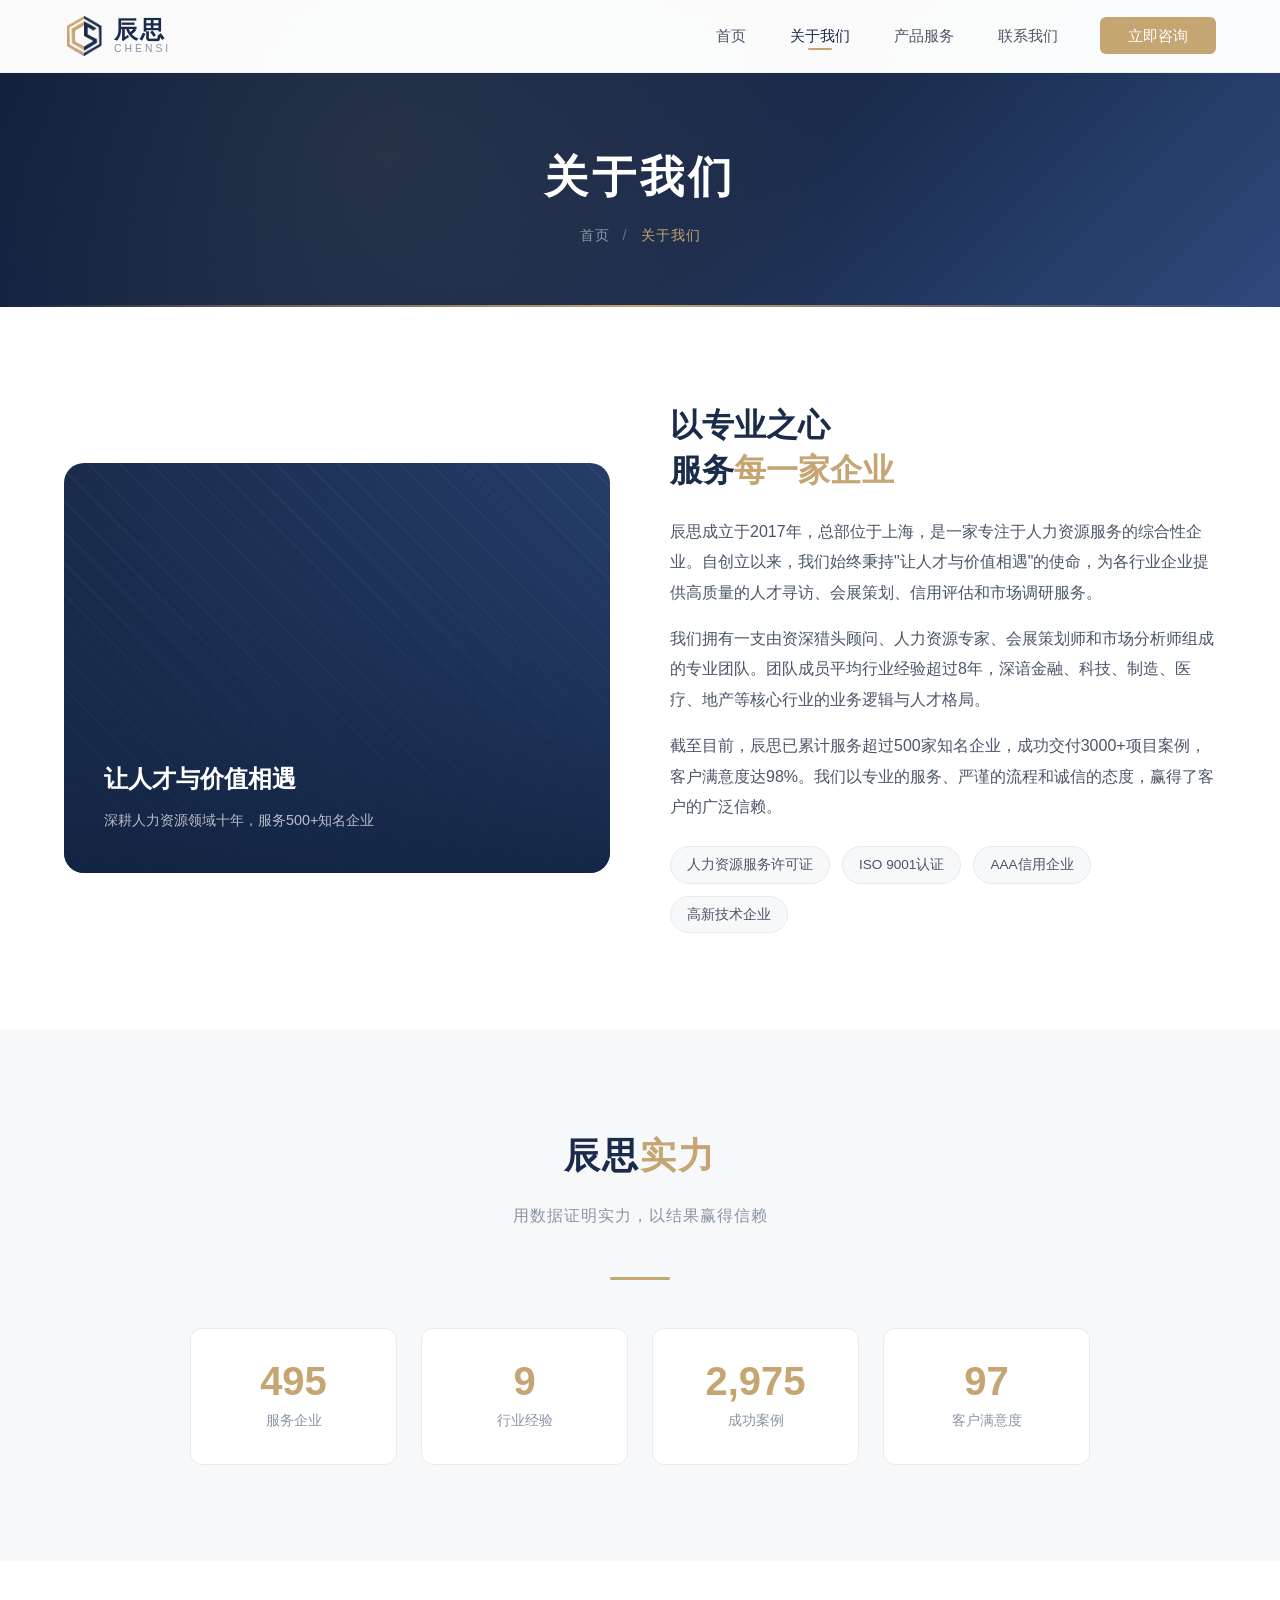
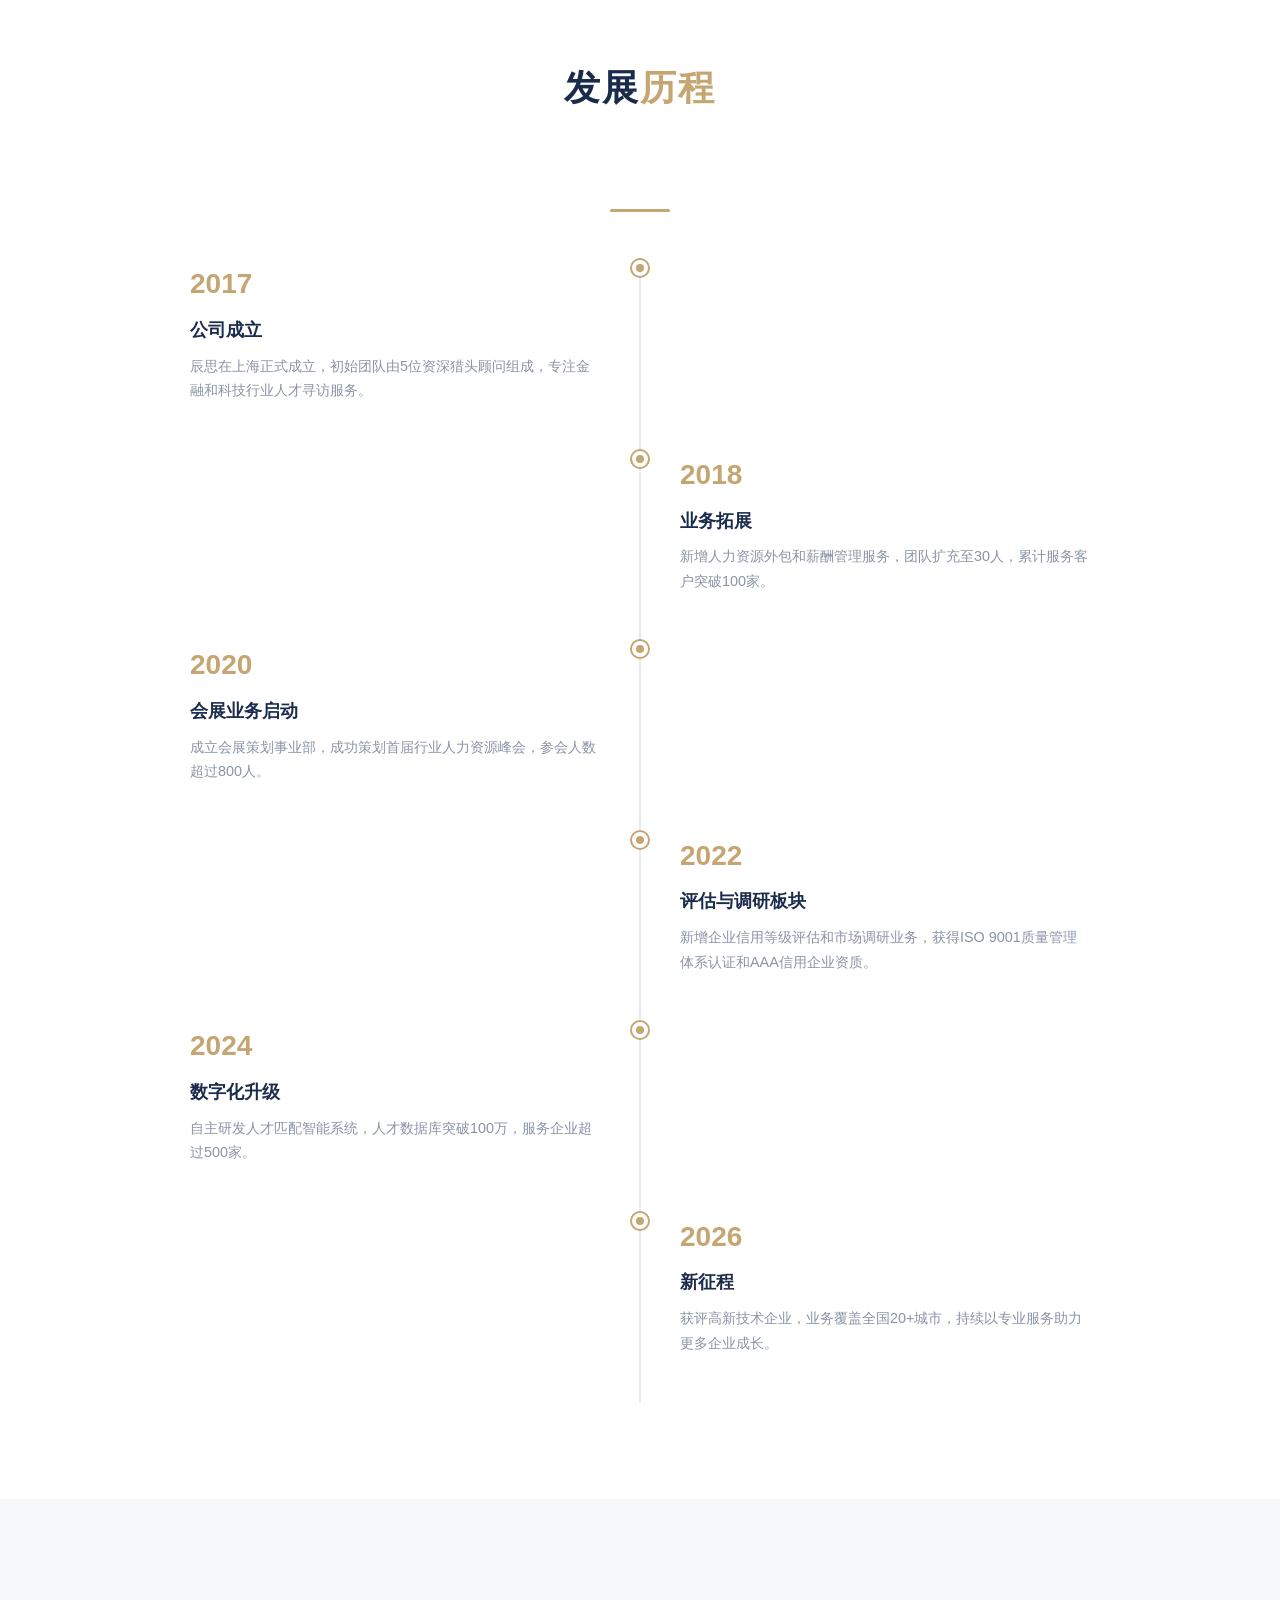
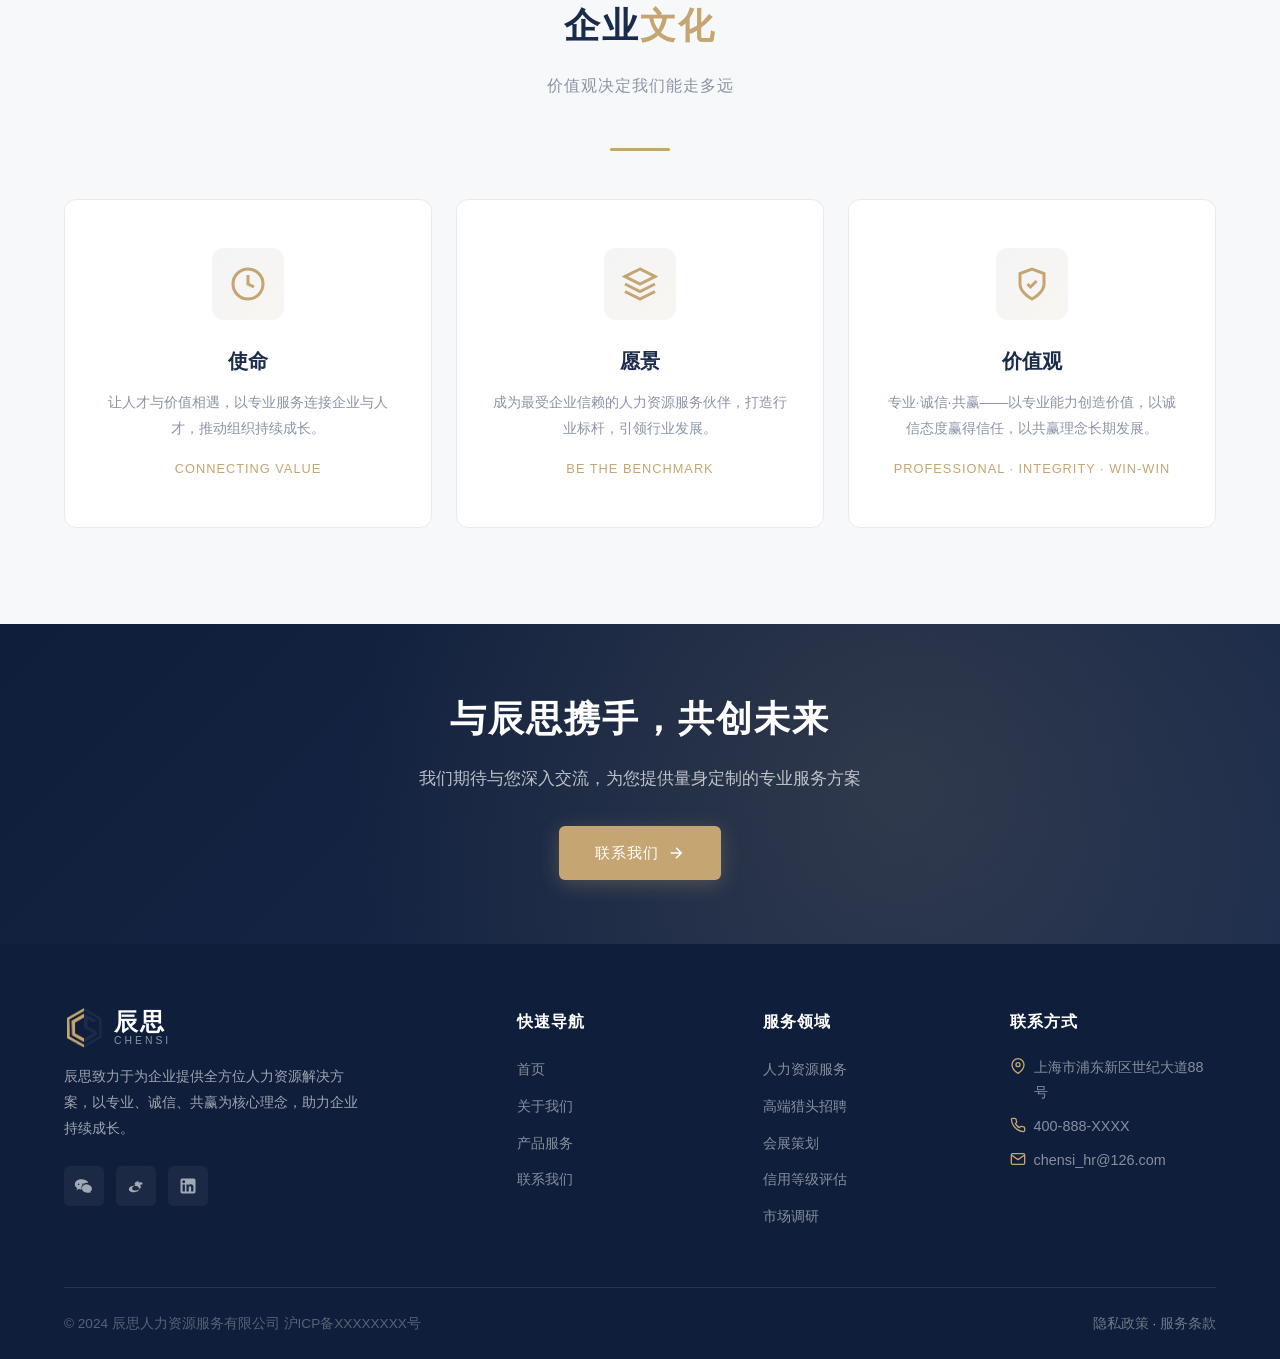
==== about.html @ 3328d6c9 "辰思企业官网 - 首次部署" ====
<!DOCTYPE html>
<html lang="zh-CN">
<head>
    <meta charset="UTF-8">
    <meta name="viewport" content="width=device-width, initial-scale=1.0">
    <meta name="description" content="了解辰思 - 专业人力资源服务企业，深耕行业十余年">
    <title>关于我们 — 辰思</title>
    <link rel="stylesheet" href="css/style.css">
</head>
<body>

<!-- ========== 导航栏 ========== -->
<nav class="navbar">
    <div class="container">
        <a href="index.html" class="logo">
            <span class="logo-icon">
                <img src="images/logo.png" alt="辰思LOGO" width="40" height="40">
            </span>
            <span class="logo-text">
                辰思
                <span class="en">CHENSI</span>
            </span>
        </a>

        <ul class="nav-menu">
            <li><a href="index.html">首页</a></li>
            <li><a href="about.html" class="active">关于我们</a></li>
            <li><a href="services.html">产品服务</a></li>
            <li><a href="contact.html">联系我们</a></li>
            <li><a href="contact.html" class="nav-cta">立即咨询</a></li>
        </ul>

        <div class="hamburger">
            <span></span>
            <span></span>
            <span></span>
        </div>
    </div>
</nav>

<!-- ========== 页面横幅 ========== -->
<section class="page-banner">
    <div class="container">
        <div class="page-banner-content">
            <h1>关于我们</h1>
            <div class="breadcrumb">
                <a href="index.html">首页</a>
                <span class="separator">/</span>
                <span class="current">关于我们</span>
            </div>
        </div>
    </div>
</section>

<!-- ========== 公司介绍 ========== -->
<section class="section">
    <div class="container">
        <div class="about-intro">
            <div class="about-intro-image fade-in-up">
                <div class="decorative-pattern"></div>
                <div class="image-content">
                    <h3>让人才与价值相遇</h3>
                    <p>深耕人力资源领域十年，服务500+知名企业</p>
                </div>
            </div>

            <div class="about-intro-text fade-in-up delay-2">
                <h2>以专业之心<br>服务<span class="accent">每一家企业</span></h2>
                <p>
                    辰思成立于2017年，总部位于上海，是一家专注于人力资源服务的综合性企业。自创立以来，我们始终秉持"让人才与价值相遇"的使命，为各行业企业提供高质量的人才寻访、会展策划、信用评估和市场调研服务。
                </p>
                <p>
                    我们拥有一支由资深猎头顾问、人力资源专家、会展策划师和市场分析师组成的专业团队。团队成员平均行业经验超过8年，深谙金融、科技、制造、医疗、地产等核心行业的业务逻辑与人才格局。
                </p>
                <p>
                    截至目前，辰思已累计服务超过500家知名企业，成功交付3000+项目案例，客户满意度达98%。我们以专业的服务、严谨的流程和诚信的态度，赢得了客户的广泛信赖。
                </p>

                <div class="about-tags">
                    <span class="about-tag">人力资源服务许可证</span>
                    <span class="about-tag">ISO 9001认证</span>
                    <span class="about-tag">AAA信用企业</span>
                    <span class="about-tag">高新技术企业</span>
                </div>
            </div>
        </div>
    </div>
</section>

<!-- ========== 核心数据 ========== -->
<section class="section section-gray">
    <div class="container">
        <h2 class="section-title fade-in-up">辰思<span class="accent">实力</span></h2>
        <p class="section-subtitle fade-in-up delay-1">用数据证明实力，以结果赢得信赖</p>
        <div class="section-divider fade-in-up"></div>

        <div class="stat-grid" style="max-width: 900px; margin: 3rem auto 0; grid-template-columns: repeat(4, 1fr); display: grid; gap: 24px;">
            <div class="stat-item fade-in-up" style="background: var(--bg-white); padding: 2rem 1rem; border-radius: var(--radius-md); border: 1px solid var(--border-color);">
                <div class="stat-number" data-target="500" style="color: var(--accent);"><span class="unit" style="color: var(--text-light);">+</span></div>
                <div class="stat-label" style="color: var(--text-light);">服务企业</div>
            </div>
            <div class="stat-item fade-in-up delay-1" style="background: var(--bg-white); padding: 2rem 1rem; border-radius: var(--radius-md); border: 1px solid var(--border-color);">
                <div class="stat-number" data-target="10" style="color: var(--accent);"><span class="unit" style="color: var(--text-light);">年+</span></div>
                <div class="stat-label" style="color: var(--text-light);">行业经验</div>
            </div>
            <div class="stat-item fade-in-up delay-2" style="background: var(--bg-white); padding: 2rem 1rem; border-radius: var(--radius-md); border: 1px solid var(--border-color);">
                <div class="stat-number" data-target="3000" style="color: var(--accent);"><span class="unit" style="color: var(--text-light);">+</span></div>
                <div class="stat-label" style="color: var(--text-light);">成功案例</div>
            </div>
            <div class="stat-item fade-in-up delay-3" style="background: var(--bg-white); padding: 2rem 1rem; border-radius: var(--radius-md); border: 1px solid var(--border-color);">
                <div class="stat-number" data-target="98" style="color: var(--accent);"><span class="unit" style="color: var(--text-light);">%</span></div>
                <div class="stat-label" style="color: var(--text-light);">客户满意度</div>
            </div>
        </div>
    </div>
</section>

<!-- ========== 发展历程 ========== -->
<section class="section">
    <div class="container">
        <h2 class="section-title fade-in-up">发展<span class="accent">历程</span></h2>
        <p class="section-subtitle fade-in-up delay-1">十年深耕，步步为营</p>
        <div class="section-divider fade-in-up"></div>

        <div class="timeline" style="margin-top: 3rem;">
            <div class="timeline-item fade-in-up">
                <div class="timeline-dot"></div>
                <div class="timeline-year">2017</div>
                <h4>公司成立</h4>
                <p>辰思在上海正式成立，初始团队由5位资深猎头顾问组成，专注金融和科技行业人才寻访服务。</p>
            </div>

            <div class="timeline-item fade-in-up">
                <div class="timeline-dot"></div>
                <div class="timeline-year">2018</div>
                <h4>业务拓展</h4>
                <p>新增人力资源外包和薪酬管理服务，团队扩充至30人，累计服务客户突破100家。</p>
            </div>

            <div class="timeline-item fade-in-up">
                <div class="timeline-dot"></div>
                <div class="timeline-year">2020</div>
                <h4>会展业务启动</h4>
                <p>成立会展策划事业部，成功策划首届行业人力资源峰会，参会人数超过800人。</p>
            </div>

            <div class="timeline-item fade-in-up">
                <div class="timeline-dot"></div>
                <div class="timeline-year">2022</div>
                <h4>评估与调研板块</h4>
                <p>新增企业信用等级评估和市场调研业务，获得ISO 9001质量管理体系认证和AAA信用企业资质。</p>
            </div>

            <div class="timeline-item fade-in-up">
                <div class="timeline-dot"></div>
                <div class="timeline-year">2024</div>
                <h4>数字化升级</h4>
                <p>自主研发人才匹配智能系统，人才数据库突破100万，服务企业超过500家。</p>
            </div>

            <div class="timeline-item fade-in-up">
                <div class="timeline-dot"></div>
                <div class="timeline-year">2026</div>
                <h4>新征程</h4>
                <p>获评高新技术企业，业务覆盖全国20+城市，持续以专业服务助力更多企业成长。</p>
            </div>
        </div>
    </div>
</section>

<!-- ========== 企业文化 ========== -->
<section class="section section-gray">
    <div class="container">
        <h2 class="section-title fade-in-up">企业<span class="accent">文化</span></h2>
        <p class="section-subtitle fade-in-up delay-1">价值观决定我们能走多远</p>
        <div class="section-divider fade-in-up"></div>

        <div class="culture-grid" style="margin-top: 3rem;">
            <div class="culture-card fade-in-up">
                <div class="culture-icon">
                    <svg viewBox="0 0 24 24" fill="none" stroke="currentColor" stroke-width="2">
                        <circle cx="12" cy="12" r="10"/>
                        <path d="M12 6v6l4 2"/>
                    </svg>
                </div>
                <h4>使命</h4>
                <p class="culture-desc">让人才与价值相遇，以专业服务连接企业与人才，推动组织持续成长。</p>
                <div class="culture-value">CONNECTING VALUE</div>
            </div>

            <div class="culture-card fade-in-up delay-1">
                <div class="culture-icon">
                    <svg viewBox="0 0 24 24" fill="none" stroke="currentColor" stroke-width="2">
                        <path d="M12 2L2 7l10 5 10-5-10-5z"/>
                        <path d="M2 17l10 5 10-5"/>
                        <path d="M2 12l10 5 10-5"/>
                    </svg>
                </div>
                <h4>愿景</h4>
                <p class="culture-desc">成为最受企业信赖的人力资源服务伙伴，打造行业标杆，引领行业发展。</p>
                <div class="culture-value">BE THE BENCHMARK</div>
            </div>

            <div class="culture-card fade-in-up delay-2">
                <div class="culture-icon">
                    <svg viewBox="0 0 24 24" fill="none" stroke="currentColor" stroke-width="2">
                        <path d="M12 22s8-4 8-10V5l-8-3-8 3v7c0 6 8 10 8 10z"/>
                        <polyline points="9 12 11 14 15 10"/>
                    </svg>
                </div>
                <h4>价值观</h4>
                <p class="culture-desc">专业·诚信·共赢——以专业能力创造价值，以诚信态度赢得信任，以共赢理念长期发展。</p>
                <div class="culture-value">PROFESSIONAL · INTEGRITY · WIN-WIN</div>
            </div>
        </div>
    </div>
</section>

<!-- ========== CTA 区域 ========== -->
<section class="cta-section">
    <div class="container">
        <div class="cta-content fade-in-up">
            <h2>与辰思携手，共创未来</h2>
            <p>我们期待与您深入交流，为您提供量身定制的专业服务方案</p>
            <a href="contact.html" class="btn btn-primary">
                联系我们
                <svg width="18" height="18" viewBox="0 0 24 24" fill="none" stroke="currentColor" stroke-width="2">
                    <path d="M5 12h14M12 5l7 7-7 7"/>
                </svg>
            </a>
        </div>
    </div>
</section>

<!-- ========== 页脚 ========== -->
<footer class="footer">
    <div class="container">
        <div class="footer-grid">
            <div class="footer-brand">
                <div class="logo">
                    <span class="logo-icon">
                        <img src="images/logo.png" alt="辰思LOGO" width="40" height="40">
                    </span>
                    <span class="logo-text">
                        辰思
                        <span class="en">CHENSI</span>
                    </span>
                </div>
                <p>辰思致力于为企业提供全方位人力资源解决方案，以专业、诚信、共赢为核心理念，助力企业持续成长。</p>
                <div class="footer-social">
                    <a href="#" aria-label="微信">
                        <svg viewBox="0 0 24 24" fill="currentColor"><path d="M8.5 4C4.36 4 1 6.69 1 10c0 1.89 1.08 3.56 2.78 4.66L3 17l2.5-1.32c.97.27 1.97.42 3 .42.24 0 .47-.01.71-.03A5.5 5.5 0 0 1 9 13.5C9 10.46 12.36 8 16.5 8c.24 0 .47.01.71.03C16.42 5.65 12.86 4 8.5 4zm-3 5a1 1 0 1 1 0 2 1 1 0 0 1 0-2zm5 0a1 1 0 1 1 0 2 1 1 0 0 1 0-2zm5.5 1c-3.59 0-6.5 2.24-6.5 5s2.91 5 6.5 5c.83 0 1.63-.12 2.37-.34L20 20.5l-.66-1.5c1.32-.92 2.16-2.27 2.16-3.77 0-2.76-2.91-5-6.5-5z"/></svg>
                    </a>
                    <a href="#" aria-label="微博">
                        <svg viewBox="0 0 24 24" fill="currentColor"><path d="M10.1 19.6c-3.4.3-6.4-1.2-6.7-3.4-.2-2.2 2.5-4.2 5.9-4.5 3.4-.3 6.4 1.2 6.7 3.4.2 2.2-2.5 4.2-5.9 4.5zm9.9-9.2c-.3-.1-.5-.1-.4-.4.3-.8.3-1.4 0-1.9-.6-.8-2.2-.8-4.1-.1 0 0-.4.2-.3-.1.2-.6.1-1-.1-1.3-.5-.5-1.9-.2-3.2.7-1.3.9-1.7 2-1.4 2.7.1.2.3.4.6.5.3.1.4.3.2.5-.2.2-1.4.7-2.4 1.6C8 13.2 7.2 14.4 7.5 15.5c.4 1.6 3.1 2.3 6 1.5 2.9-.8 4.8-2.8 4.4-4.4-.1-.4-.4-.7-.8-1 .3-.4.5-.8.5-1.2.1-.3 0-.5-.1-.6z"/></svg>
                    </a>
                    <a href="#" aria-label="LinkedIn">
                        <svg viewBox="0 0 24 24" fill="currentColor"><path d="M19 3a2 2 0 0 1 2 2v14a2 2 0 0 1-2 2H5a2 2 0 0 1-2-2V5a2 2 0 0 1 2-2h14m-.5 15.5v-5.3a3.26 3.26 0 0 0-3.26-3.26c-.85 0-1.84.52-2.32 1.3v-1.11h-2.79v8.37h2.79v-4.93c0-.77.62-1.4 1.39-1.4a1.4 1.4 0 0 1 1.4 1.4v4.93h2.79M6.88 8.56a1.68 1.68 0 0 0 1.68-1.68c0-.93-.75-1.69-1.68-1.69a1.69 1.69 0 0 0-1.69 1.69c0 .93.76 1.68 1.69 1.68m1.39 9.94v-8.37H5.5v8.37h2.77z"/></svg>
                    </a>
                </div>
            </div>

            <div class="footer-col">
                <h4>快速导航</h4>
                <ul>
                    <li><a href="index.html">首页</a></li>
                    <li><a href="about.html">关于我们</a></li>
                    <li><a href="services.html">产品服务</a></li>
                    <li><a href="contact.html">联系我们</a></li>
                </ul>
            </div>

            <div class="footer-col">
                <h4>服务领域</h4>
                <ul>
                    <li><a href="services.html">人力资源服务</a></li>
                    <li><a href="services.html">高端猎头招聘</a></li>
                    <li><a href="services.html">会展策划</a></li>
                    <li><a href="services.html">信用等级评估</a></li>
                    <li><a href="services.html">市场调研</a></li>
                </ul>
            </div>

            <div class="footer-col">
                <h4>联系方式</h4>
                <ul class="footer-contact">
                    <li>
                        <svg viewBox="0 0 24 24" fill="none" stroke="currentColor" stroke-width="2"><path d="M21 10c0 7-9 13-9 13s-9-6-9-13a9 9 0 0 1 18 0z"/><circle cx="12" cy="10" r="3"/></svg>
                        上海市浦东新区世纪大道88号
                    </li>
                    <li>
                        <svg viewBox="0 0 24 24" fill="none" stroke="currentColor" stroke-width="2"><path d="M22 16.92v3a2 2 0 0 1-2.18 2 19.79 19.79 0 0 1-8.63-3.07 19.5 19.5 0 0 1-6-6 19.79 19.79 0 0 1-3.07-8.67A2 2 0 0 1 4.11 2h3a2 2 0 0 1 2 1.72c.13.96.36 1.9.7 2.81a2 2 0 0 1-.45 2.11L8.09 9.91a16 16 0 0 0 6 6l1.27-1.27a2 2 0 0 1 2.11-.45c.91.34 1.85.57 2.81.7A2 2 0 0 1 22 16.92z"/></svg>
                        400-888-XXXX
                    </li>
                    <li>
                        <svg viewBox="0 0 24 24" fill="none" stroke="currentColor" stroke-width="2"><path d="M4 4h16c1.1 0 2 .9 2 2v12c0 1.1-.9 2-2 2H4c-1.1 0-2-.9-2-2V6c0-1.1.9-2 2-2z"/><polyline points="22,6 12,13 2,6"/></svg>
                        chensi_hr@126.com
                    </li>
                </ul>
            </div>
        </div>

        <div class="footer-bottom">
            <span class="icp">© 2024 辰思人力资源服务有限公司 沪ICP备XXXXXXXX号</span>
            <div>
                <a href="#">隐私政策</a> · <a href="#">服务条款</a>
            </div>
        </div>
    </div>
</footer>

<!-- ========== 返回顶部 ========== -->
<div class="back-to-top">
    <svg viewBox="0 0 24 24" fill="none" stroke="currentColor" stroke-width="2">
        <path d="M18 15l-6-6-6 6"/>
    </svg>
</div>

<script src="js/main.js"></script>
</body>
</html>
---- css/style.css ----
/* ============================================
   辰思企业官网 - 核心样式系统
   ============================================ */

/* ========== 设计变量 ========== */
:root {
    /* 主色调 */
    --primary: #1a2b4c;
    --primary-light: #2d4a7c;
    --primary-dark: #0f1e3a;
    --accent: #c5a572;
    --accent-light: #d4b886;
    --accent-dark: #b08e54;

    /* 文字颜色 */
    --text-dark: #1a1a2e;
    --text-body: #4a5568;
    --text-light: #8a94a6;
    --text-white: #ffffff;

    /* 背景颜色 */
    --bg-white: #ffffff;
    --bg-gray: #f7f8fa;
    --bg-dark: #0f1e3a;

    /* 边框 */
    --border-color: #e8eaed;
    --border-light: #f0f2f5;

    /* 阴影 */
    --shadow-sm: 0 2px 8px rgba(26, 43, 76, 0.06);
    --shadow-md: 0 4px 20px rgba(26, 43, 76, 0.08);
    --shadow-lg: 0 8px 40px rgba(26, 43, 76, 0.12);
    --shadow-accent: 0 4px 20px rgba(197, 165, 114, 0.3);

    /* 间距 */
    --space-xs: 0.5rem;
    --space-sm: 1rem;
    --space-md: 2rem;
    --space-lg: 4rem;
    --space-xl: 6rem;

    /* 圆角 */
    --radius-sm: 6px;
    --radius-md: 12px;
    --radius-lg: 20px;

    /* 过渡 */
    --transition: all 0.35s cubic-bezier(0.4, 0, 0.2, 1);
    --transition-fast: all 0.2s ease;

    /* 容器宽度 */
    --container-max: 1200px;
}

/* ========== 全局重置 ========== */
* {
    margin: 0;
    padding: 0;
    box-sizing: border-box;
}

html {
    scroll-behavior: smooth;
    font-size: 16px;
}

body {
    font-family: 'PingFang SC', 'Microsoft YaHei', 'Hiragino Sans GB', 'Helvetica Neue', Helvetica, Arial, sans-serif;
    color: var(--text-body);
    background: var(--bg-white);
    line-height: 1.7;
    overflow-x: hidden;
    -webkit-font-smoothing: antialiased;
    -moz-osx-font-smoothing: grayscale;
}

a {
    text-decoration: none;
    color: inherit;
    transition: var(--transition-fast);
}

ul {
    list-style: none;
}

img {
    max-width: 100%;
    display: block;
}

/* ========== 容器 ========== */
.container {
    max-width: var(--container-max);
    margin: 0 auto;
    padding: 0 24px;
}

/* ========== 排版 ========== */
.section-title {
    font-size: 2.25rem;
    font-weight: 700;
    color: var(--primary);
    text-align: center;
    margin-bottom: 1rem;
    letter-spacing: 2px;
}

.section-subtitle {
    font-size: 1rem;
    color: var(--text-light);
    text-align: center;
    margin-bottom: 3rem;
    letter-spacing: 1px;
}

.section-title .accent {
    color: var(--accent);
}

.section-divider {
    width: 60px;
    height: 3px;
    background: var(--accent);
    margin: 1.5rem auto 0;
    border-radius: 2px;
}

/* ========== 按钮 ========== */
.btn {
    display: inline-flex;
    align-items: center;
    justify-content: center;
    gap: 8px;
    padding: 14px 36px;
    font-size: 0.95rem;
    font-weight: 500;
    border-radius: var(--radius-sm);
    cursor: pointer;
    border: none;
    transition: var(--transition);
    letter-spacing: 1px;
    position: relative;
    overflow: hidden;
}

.btn-primary {
    background: var(--accent);
    color: var(--text-white);
    box-shadow: var(--shadow-accent);
}

.btn-primary:hover {
    background: var(--accent-dark);
    transform: translateY(-2px);
    box-shadow: 0 6px 24px rgba(197, 165, 114, 0.45);
}

.btn-outline {
    background: transparent;
    color: var(--text-white);
    border: 2px solid rgba(255, 255, 255, 0.5);
}

.btn-outline:hover {
    background: rgba(255, 255, 255, 0.1);
    border-color: var(--text-white);
    transform: translateY(-2px);
}

.btn-dark {
    background: var(--primary);
    color: var(--text-white);
}

.btn-dark:hover {
    background: var(--primary-light);
    transform: translateY(-2px);
    box-shadow: var(--shadow-md);
}

.btn-text {
    display: inline-flex;
    align-items: center;
    gap: 6px;
    color: var(--accent);
    font-weight: 500;
    font-size: 0.9rem;
    transition: var(--transition-fast);
}

.btn-text:hover {
    gap: 12px;
    color: var(--accent-dark);
}

/* ========== 导航栏 ========== */
.navbar {
    position: fixed;
    top: 0;
    left: 0;
    width: 100%;
    z-index: 1000;
    background: rgba(255, 255, 255, 0.98);
    backdrop-filter: blur(20px);
    -webkit-backdrop-filter: blur(20px);
    border-bottom: 1px solid var(--border-light);
    transition: var(--transition);
}

.navbar.scrolled {
    box-shadow: var(--shadow-sm);
}

.navbar .container {
    display: flex;
    align-items: center;
    justify-content: space-between;
    height: 72px;
}

/* Logo */
.logo {
    display: flex;
    align-items: center;
    gap: 10px;
    font-size: 1.5rem;
    font-weight: 700;
    color: var(--primary);
    letter-spacing: 2px;
}

.logo-icon {
    width: 40px;
    height: 40px;
    display: flex;
    align-items: center;
    justify-content: center;
    border-radius: var(--radius-sm);
    overflow: hidden;
}

.logo-icon img {
    width: 100%;
    height: 100%;
    object-fit: contain;
}

.logo-text {
    display: flex;
    flex-direction: column;
    line-height: 1.1;
}

.logo-text .en {
    font-size: 0.65rem;
    color: var(--text-light);
    font-weight: 400;
    letter-spacing: 3px;
    text-transform: uppercase;
}

/* 导航菜单 */
.nav-menu {
    display: flex;
    align-items: center;
    gap: 8px;
}

.nav-menu a {
    padding: 8px 18px;
    font-size: 0.95rem;
    color: var(--text-body);
    font-weight: 500;
    border-radius: var(--radius-sm);
    position: relative;
    transition: var(--transition-fast);
}

.nav-menu a::after {
    content: '';
    position: absolute;
    bottom: 2px;
    left: 50%;
    transform: translateX(-50%);
    width: 0;
    height: 2px;
    background: var(--accent);
    transition: var(--transition);
    border-radius: 1px;
}

.nav-menu a:hover {
    color: var(--primary);
}

.nav-menu a:hover::after,
.nav-menu a.active::after {
    width: 24px;
}

.nav-menu a.active {
    color: var(--primary);
}

/* 导航CTA */
.nav-cta {
    margin-left: 16px;
    padding: 10px 28px !important;
    background: var(--accent);
    color: var(--text-white) !important;
    border-radius: var(--radius-sm);
    font-weight: 500;
}

.nav-cta:hover {
    background: var(--accent-dark);
    transform: translateY(-1px);
}

.nav-cta::after {
    display: none;
}

/* 汉堡菜单按钮 */
.hamburger {
    display: none;
    flex-direction: column;
    gap: 5px;
    cursor: pointer;
    padding: 8px;
    z-index: 1001;
}

.hamburger span {
    width: 24px;
    height: 2px;
    background: var(--primary);
    transition: var(--transition);
    border-radius: 2px;
}

.hamburger.active span:nth-child(1) {
    transform: translateY(7px) rotate(45deg);
}

.hamburger.active span:nth-child(2) {
    opacity: 0;
}

.hamburger.active span:nth-child(3) {
    transform: translateY(-7px) rotate(-45deg);
}

/* ========== Hero 区域 ========== */
.hero {
    position: relative;
    min-height: 100vh;
    display: flex;
    align-items: center;
    background: linear-gradient(135deg, var(--primary-dark) 0%, var(--primary) 50%, var(--primary-light) 100%);
    overflow: hidden;
    padding-top: 72px;
}

.hero::before {
    content: '';
    position: absolute;
    top: 0;
    left: 0;
    width: 100%;
    height: 100%;
    background:
        radial-gradient(circle at 20% 30%, rgba(197, 165, 114, 0.15) 0%, transparent 50%),
        radial-gradient(circle at 80% 70%, rgba(45, 74, 124, 0.4) 0%, transparent 50%);
}

/* 装饰线条 */
.hero::after {
    content: '';
    position: absolute;
    bottom: 0;
    left: 0;
    width: 100%;
    height: 2px;
    background: linear-gradient(90deg, transparent, var(--accent), transparent);
}

.hero-content {
    position: relative;
    z-index: 2;
    color: var(--text-white);
    max-width: 700px;
    padding: 2rem 0;
}

.hero-tag {
    display: inline-flex;
    align-items: center;
    gap: 8px;
    padding: 6px 16px;
    background: rgba(197, 165, 114, 0.15);
    border: 1px solid rgba(197, 165, 114, 0.3);
    border-radius: 50px;
    font-size: 0.85rem;
    color: var(--accent-light);
    margin-bottom: 1.5rem;
    letter-spacing: 1px;
}

.hero-tag-dot {
    width: 6px;
    height: 6px;
    background: var(--accent);
    border-radius: 50%;
    animation: pulse 2s infinite;
}

@keyframes pulse {
    0%, 100% { opacity: 1; transform: scale(1); }
    50% { opacity: 0.5; transform: scale(1.3); }
}

.hero h1 {
    font-size: 3.5rem;
    font-weight: 700;
    line-height: 1.3;
    margin-bottom: 1.5rem;
    letter-spacing: 3px;
}

.hero h1 .highlight {
    color: var(--accent);
}

.hero-desc {
    font-size: 1.15rem;
    color: rgba(255, 255, 255, 0.75);
    line-height: 1.8;
    margin-bottom: 2.5rem;
    max-width: 560px;
}

.hero-actions {
    display: flex;
    gap: 16px;
    flex-wrap: wrap;
}

/* Hero 装饰元素 */
.hero-decoration {
    position: absolute;
    right: -100px;
    top: 50%;
    transform: translateY(-50%);
    width: 600px;
    height: 600px;
    z-index: 1;
    opacity: 0.15;
}

.hero-decoration svg {
    width: 100%;
    height: 100%;
    animation: rotate-slow 60s linear infinite;
}

@keyframes rotate-slow {
    from { transform: rotate(0deg); }
    to { transform: rotate(360deg); }
}

/* Hero 滚动指示器 */
.scroll-indicator {
    position: absolute;
    bottom: 30px;
    left: 50%;
    transform: translateX(-50%);
    z-index: 3;
    display: flex;
    flex-direction: column;
    align-items: center;
    gap: 8px;
    color: rgba(255, 255, 255, 0.5);
    font-size: 0.8rem;
    letter-spacing: 2px;
    animation: bounce 2s infinite;
}

.scroll-indicator .arrow {
    width: 1px;
    height: 40px;
    background: linear-gradient(to bottom, transparent, var(--accent));
}

@keyframes bounce {
    0%, 100% { transform: translateX(-50%) translateY(0); }
    50% { transform: translateX(-50%) translateY(8px); }
}

/* ========== 通用区块 ========== */
.section {
    padding: var(--space-xl) 0;
}

.section-gray {
    background: var(--bg-gray);
}

/* ========== 公司简介区 ========== */
.intro-grid {
    display: grid;
    grid-template-columns: 1fr 1fr;
    gap: 60px;
    align-items: center;
}

.intro-text h2 {
    font-size: 2rem;
    font-weight: 700;
    color: var(--primary);
    margin-bottom: 1.5rem;
    line-height: 1.4;
}

.intro-text h2 .accent {
    color: var(--accent);
}

.intro-text p {
    color: var(--text-body);
    line-height: 1.9;
    margin-bottom: 1.2rem;
    font-size: 1rem;
}

.intro-features {
    display: grid;
    grid-template-columns: 1fr 1fr;
    gap: 16px;
    margin-top: 2rem;
}

.intro-feature {
    display: flex;
    align-items: center;
    gap: 10px;
    padding: 14px 16px;
    background: var(--bg-gray);
    border-radius: var(--radius-sm);
    transition: var(--transition);
}

.intro-feature:hover {
    background: var(--primary);
    transform: translateX(4px);
}

.intro-feature:hover .feature-icon,
.intro-feature:hover span {
    color: var(--accent);
}

.intro-feature .feature-icon {
    color: var(--accent);
    font-size: 1.2rem;
    flex-shrink: 0;
    transition: var(--transition);
}

.intro-feature span {
    font-size: 0.9rem;
    color: var(--text-body);
    font-weight: 500;
    transition: var(--transition);
}

/* 数据展示卡片 */
.intro-visual {
    position: relative;
}

.intro-card {
    background: linear-gradient(135deg, var(--primary), var(--primary-light));
    border-radius: var(--radius-lg);
    padding: 3rem 2.5rem;
    color: var(--text-white);
    position: relative;
    overflow: hidden;
}

.intro-card::before {
    content: '';
    position: absolute;
    top: -50px;
    right: -50px;
    width: 200px;
    height: 200px;
    background: rgba(197, 165, 114, 0.1);
    border-radius: 50%;
}

.intro-card::after {
    content: '';
    position: absolute;
    bottom: -80px;
    left: -80px;
    width: 250px;
    height: 250px;
    background: rgba(255, 255, 255, 0.03);
    border-radius: 50%;
}

.intro-card h3 {
    font-size: 1.5rem;
    margin-bottom: 0.5rem;
    position: relative;
    z-index: 1;
}

.intro-card .card-subtitle {
    color: rgba(255, 255, 255, 0.6);
    font-size: 0.9rem;
    margin-bottom: 2rem;
    position: relative;
    z-index: 1;
}

.stat-grid {
    display: grid;
    grid-template-columns: 1fr 1fr;
    gap: 1.5rem;
    position: relative;
    z-index: 1;
}

.stat-item {
    text-align: center;
    padding: 1.5rem 0.5rem;
    background: rgba(255, 255, 255, 0.05);
    border-radius: var(--radius-md);
    border: 1px solid rgba(255, 255, 255, 0.1);
    transition: var(--transition);
}

.stat-item:hover {
    background: rgba(197, 165, 114, 0.1);
    border-color: rgba(197, 165, 114, 0.3);
    transform: translateY(-4px);
}

.stat-number {
    font-size: 2.5rem;
    font-weight: 700;
    color: var(--accent);
    line-height: 1;
    margin-bottom: 0.5rem;
}

.stat-number .unit {
    font-size: 1rem;
    font-weight: 400;
}

.stat-label {
    font-size: 0.85rem;
    color: rgba(255, 255, 255, 0.7);
}

/* ========== 服务卡片 ========== */
.services-grid {
    display: grid;
    grid-template-columns: repeat(3, 1fr);
    gap: 24px;
}

.service-card {
    background: var(--bg-white);
    border: 1px solid var(--border-color);
    border-radius: var(--radius-md);
    padding: 2.5rem 2rem;
    transition: var(--transition);
    position: relative;
    overflow: hidden;
}

.service-card::before {
    content: '';
    position: absolute;
    top: 0;
    left: 0;
    width: 100%;
    height: 3px;
    background: linear-gradient(90deg, var(--accent), var(--accent-light));
    transform: scaleX(0);
    transform-origin: left;
    transition: var(--transition);
}

.service-card:hover {
    border-color: transparent;
    box-shadow: var(--shadow-lg);
    transform: translateY(-8px);
}

.service-card:hover::before {
    transform: scaleX(1);
}

.service-icon-box {
    width: 64px;
    height: 64px;
    display: flex;
    align-items: center;
    justify-content: center;
    background: linear-gradient(135deg, rgba(26, 43, 76, 0.05), rgba(197, 165, 114, 0.05));
    border-radius: var(--radius-md);
    margin-bottom: 1.5rem;
    transition: var(--transition);
}

.service-card:hover .service-icon-box {
    background: linear-gradient(135deg, var(--primary), var(--primary-light));
}

.service-icon-box svg {
    width: 32px;
    height: 32px;
    color: var(--accent);
    transition: var(--transition);
}

.service-card:hover .service-icon-box svg {
    color: var(--accent);
}

.service-card h3 {
    font-size: 1.25rem;
    font-weight: 600;
    color: var(--primary);
    margin-bottom: 0.75rem;
}

.service-card p {
    color: var(--text-light);
    font-size: 0.9rem;
    line-height: 1.8;
    margin-bottom: 1rem;
}

.service-card .tag-row {
    display: flex;
    flex-wrap: wrap;
    gap: 6px;
    margin-top: 1rem;
}

.service-card .tag {
    padding: 3px 10px;
    background: var(--bg-gray);
    border-radius: 4px;
    font-size: 0.75rem;
    color: var(--text-light);
}

/* ========== 优势区 ========== */
.advantages-grid {
    display: grid;
    grid-template-columns: repeat(4, 1fr);
    gap: 24px;
}

.advantage-item {
    text-align: center;
    padding: 2rem 1.5rem;
    transition: var(--transition);
}

.advantage-item:hover {
    transform: translateY(-4px);
}

.advantage-icon {
    width: 72px;
    height: 72px;
    margin: 0 auto 1.5rem;
    display: flex;
    align-items: center;
    justify-content: center;
    background: var(--bg-white);
    border: 2px solid var(--border-color);
    border-radius: 50%;
    transition: var(--transition);
}

.advantage-item:hover .advantage-icon {
    border-color: var(--accent);
    background: var(--accent);
    transform: rotate(360deg);
}

.advantage-icon svg {
    width: 32px;
    height: 32px;
    color: var(--accent);
    transition: var(--transition);
}

.advantage-item:hover .advantage-icon svg {
    color: var(--text-white);
}

.advantage-item h4 {
    font-size: 1.1rem;
    color: var(--primary);
    font-weight: 600;
    margin-bottom: 0.5rem;
}

.advantage-item p {
    font-size: 0.88rem;
    color: var(--text-light);
    line-height: 1.7;
}

/* ========== CTA 区域 ========== */
.cta-section {
    position: relative;
    padding: var(--space-lg) 0;
    background: linear-gradient(135deg, var(--primary-dark), var(--primary));
    overflow: hidden;
}

.cta-section::before {
    content: '';
    position: absolute;
    top: 0;
    left: 0;
    width: 100%;
    height: 100%;
    background: radial-gradient(circle at 70% 50%, rgba(197, 165, 114, 0.15) 0%, transparent 60%);
}

.cta-content {
    position: relative;
    z-index: 1;
    text-align: center;
    color: var(--text-white);
}

.cta-content h2 {
    font-size: 2.25rem;
    font-weight: 700;
    margin-bottom: 1rem;
    letter-spacing: 2px;
}

.cta-content p {
    color: rgba(255, 255, 255, 0.7);
    font-size: 1.05rem;
    margin-bottom: 2rem;
}

/* ========== 页面横幅 ========== */
.page-banner {
    position: relative;
    padding: 140px 0 60px;
    background: linear-gradient(135deg, var(--primary-dark) 0%, var(--primary) 60%, var(--primary-light) 100%);
    overflow: hidden;
    text-align: center;
}

.page-banner::before {
    content: '';
    position: absolute;
    top: 0;
    left: 0;
    width: 100%;
    height: 100%;
    background:
        radial-gradient(circle at 30% 50%, rgba(197, 165, 114, 0.1) 0%, transparent 50%);
}

.page-banner::after {
    content: '';
    position: absolute;
    bottom: 0;
    left: 0;
    width: 100%;
    height: 2px;
    background: linear-gradient(90deg, transparent, var(--accent), transparent);
}

.page-banner-content {
    position: relative;
    z-index: 1;
}

.page-banner h1 {
    font-size: 2.75rem;
    color: var(--text-white);
    font-weight: 700;
    letter-spacing: 4px;
    margin-bottom: 0.5rem;
}

.page-banner .breadcrumb {
    color: rgba(255, 255, 255, 0.5);
    font-size: 0.9rem;
    letter-spacing: 1px;
}

.page-banner .breadcrumb a:hover {
    color: var(--accent);
}

.page-banner .breadcrumb .separator {
    margin: 0 8px;
    color: rgba(255, 255, 255, 0.3);
}

.page-banner .breadcrumb .current {
    color: var(--accent);
}

/* ========== 关于我们页面 ========== */
.about-intro {
    display: grid;
    grid-template-columns: 1fr 1fr;
    gap: 60px;
    align-items: center;
}

.about-intro-image {
    position: relative;
    border-radius: var(--radius-lg);
    overflow: hidden;
    aspect-ratio: 4/3;
    background: linear-gradient(135deg, var(--primary), var(--primary-light));
}

.about-intro-image .image-content {
    position: absolute;
    inset: 0;
    display: flex;
    flex-direction: column;
    justify-content: flex-end;
    padding: 2.5rem;
    color: var(--text-white);
    background: linear-gradient(to top, rgba(15, 30, 58, 0.8), transparent);
}

.about-intro-image .image-content h3 {
    font-size: 1.5rem;
    margin-bottom: 0.5rem;
}

.about-intro-image .image-content p {
    color: rgba(255, 255, 255, 0.7);
    font-size: 0.9rem;
}

.about-intro-image .decorative-pattern {
    position: absolute;
    inset: 0;
    opacity: 0.1;
    background-image:
        repeating-linear-gradient(45deg, transparent, transparent 20px, rgba(255,255,255,0.3) 20px, rgba(255,255,255,0.3) 22px);
}

.about-intro-text h2 {
    font-size: 2rem;
    color: var(--primary);
    font-weight: 700;
    margin-bottom: 1.5rem;
    line-height: 1.4;
}

.about-intro-text h2 .accent {
    color: var(--accent);
}

.about-intro-text p {
    color: var(--text-body);
    line-height: 1.9;
    margin-bottom: 1rem;
}

.about-tags {
    display: flex;
    gap: 12px;
    margin-top: 1.5rem;
    flex-wrap: wrap;
}

.about-tag {
    padding: 6px 16px;
    background: var(--bg-gray);
    border: 1px solid var(--border-color);
    border-radius: 50px;
    font-size: 0.85rem;
    color: var(--text-body);
    transition: var(--transition);
}

.about-tag:hover {
    background: var(--primary);
    color: var(--text-white);
    border-color: var(--primary);
}

/* 发展历程 */
.timeline {
    position: relative;
    max-width: 900px;
    margin: 0 auto;
}

.timeline::before {
    content: '';
    position: absolute;
    left: 50%;
    top: 0;
    bottom: 0;
    width: 2px;
    background: var(--border-color);
    transform: translateX(-50%);
}

.timeline-item {
    position: relative;
    width: 50%;
    padding: 0 40px 3rem 0;
}

.timeline-item:nth-child(even) {
    margin-left: 50%;
    padding: 0 0 3rem 40px;
}

.timeline-item .timeline-dot {
    position: absolute;
    top: 0;
    right: -8px;
    width: 16px;
    height: 16px;
    background: var(--accent);
    border: 4px solid var(--bg-white);
    border-radius: 50%;
    box-shadow: 0 0 0 2px var(--accent);
}

.timeline-item:nth-child(even) .timeline-dot {
    right: auto;
    left: -8px;
}

.timeline-item .timeline-year {
    font-size: 1.75rem;
    font-weight: 700;
    color: var(--accent);
    margin-bottom: 0.5rem;
}

.timeline-item h4 {
    font-size: 1.1rem;
    color: var(--primary);
    margin-bottom: 0.5rem;
}

.timeline-item p {
    color: var(--text-light);
    font-size: 0.9rem;
    line-height: 1.7;
}

/* 企业文化 */
.culture-grid {
    display: grid;
    grid-template-columns: repeat(3, 1fr);
    gap: 24px;
}

.culture-card {
    text-align: center;
    padding: 3rem 2rem;
    background: var(--bg-white);
    border: 1px solid var(--border-color);
    border-radius: var(--radius-md);
    transition: var(--transition);
}

.culture-card:hover {
    border-color: var(--accent);
    box-shadow: var(--shadow-md);
    transform: translateY(-4px);
}

.culture-card .culture-icon {
    width: 72px;
    height: 72px;
    margin: 0 auto 1.5rem;
    display: flex;
    align-items: center;
    justify-content: center;
    background: linear-gradient(135deg, rgba(26, 43, 76, 0.05), rgba(197, 165, 114, 0.1));
    border-radius: var(--radius-md);
}

.culture-card .culture-icon svg {
    width: 36px;
    height: 36px;
    color: var(--accent);
}

.culture-card h4 {
    font-size: 1.25rem;
    color: var(--primary);
    font-weight: 600;
    margin-bottom: 0.75rem;
}

.culture-card .culture-desc {
    color: var(--text-light);
    font-size: 0.9rem;
    line-height: 1.8;
    margin-bottom: 1rem;
}

.culture-card .culture-value {
    font-size: 0.8rem;
    color: var(--accent);
    font-weight: 500;
    letter-spacing: 1px;
}

/* ========== 产品服务详情页 ========== */
.service-detail {
    display: grid;
    grid-template-columns: 1fr 1fr;
    gap: 60px;
    align-items: center;
    padding: 3rem 0;
}

.service-detail.reverse {
    direction: rtl;
}

.service-detail.reverse > * {
    direction: ltr;
}

.service-detail-text h3 {
    font-size: 1.75rem;
    color: var(--primary);
    font-weight: 700;
    margin-bottom: 0.5rem;
}

.service-detail-text .service-en {
    color: var(--accent);
    font-size: 0.85rem;
    letter-spacing: 3px;
    text-transform: uppercase;
    margin-bottom: 1.5rem;
    display: block;
}

.service-detail-text p {
    color: var(--text-body);
    line-height: 1.9;
    margin-bottom: 1rem;
}

.service-features {
    margin-top: 1.5rem;
}

.service-features li {
    display: flex;
    align-items: flex-start;
    gap: 10px;
    margin-bottom: 0.75rem;
    color: var(--text-body);
    font-size: 0.95rem;
}

.service-features li::before {
    content: '';
    width: 6px;
    height: 6px;
    background: var(--accent);
    border-radius: 50%;
    margin-top: 10px;
    flex-shrink: 0;
}

.service-detail-visual {
    position: relative;
    aspect-ratio: 4/3;
    border-radius: var(--radius-lg);
    overflow: hidden;
    background: linear-gradient(135deg, var(--primary), var(--primary-light));
}

.service-detail-visual .visual-pattern {
    position: absolute;
    inset: 0;
    opacity: 0.08;
    background-image:
        repeating-linear-gradient(135deg, transparent, transparent 30px, rgba(255,255,255,0.5) 30px, rgba(255,255,255,0.5) 32px);
}

.service-detail-visual .visual-icon {
    position: absolute;
    top: 50%;
    left: 50%;
    transform: translate(-50%, -50%);
    color: rgba(255, 255, 255, 0.1);
}

.service-detail-visual .visual-icon svg {
    width: 200px;
    height: 200px;
}

.service-detail-visual .visual-label {
    position: absolute;
    bottom: 0;
    left: 0;
    width: 100%;
    padding: 2rem;
    color: var(--text-white);
    background: linear-gradient(to top, rgba(15, 30, 58, 0.9), transparent);
}

.service-detail-visual .visual-label h4 {
    font-size: 1.5rem;
    margin-bottom: 0.25rem;
}

.service-detail-visual .visual-label p {
    color: rgba(255, 255, 255, 0.6);
    font-size: 0.85rem;
    margin: 0;
}

/* 服务流程 */
.process-flow {
    display: grid;
    grid-template-columns: repeat(4, 1fr);
    gap: 0;
    position: relative;
}

.process-step {
    text-align: center;
    padding: 2rem 1rem;
    position: relative;
}

.process-step:not(:last-child)::after {
    content: '';
    position: absolute;
    top: 40px;
    right: -20px;
    width: 40px;
    height: 2px;
    background: var(--border-color);
}

.process-step:not(:last-child)::before {
    content: '';
    position: absolute;
    top: 36px;
    right: -24px;
    width: 10px;
    height: 10px;
    border-right: 2px solid var(--border-color);
    border-top: 2px solid var(--border-color);
    transform: rotate(45deg);
    z-index: 1;
}

.process-number {
    width: 80px;
    height: 80px;
    margin: 0 auto 1.5rem;
    display: flex;
    align-items: center;
    justify-content: center;
    background: var(--bg-white);
    border: 2px solid var(--border-color);
    border-radius: 50%;
    font-size: 1.5rem;
    font-weight: 700;
    color: var(--primary);
    transition: var(--transition);
    position: relative;
    z-index: 2;
}

.process-step:hover .process-number {
    border-color: var(--accent);
    background: var(--accent);
    color: var(--text-white);
    transform: scale(1.1);
}

.process-step h4 {
    font-size: 1.1rem;
    color: var(--primary);
    margin-bottom: 0.5rem;
}

.process-step p {
    font-size: 0.85rem;
    color: var(--text-light);
    line-height: 1.6;
}

/* ========== 联系我们页面 ========== */
.contact-grid {
    display: grid;
    grid-template-columns: 1fr 1fr;
    gap: 48px;
}

.contact-info h2 {
    font-size: 1.75rem;
    color: var(--primary);
    margin-bottom: 0.5rem;
}

.contact-info > p {
    color: var(--text-light);
    margin-bottom: 2rem;
}

.contact-info-list {
    display: flex;
    flex-direction: column;
    gap: 24px;
}

.contact-info-item {
    display: flex;
    gap: 16px;
    align-items: flex-start;
}

.contact-info-icon {
    width: 52px;
    height: 52px;
    display: flex;
    align-items: center;
    justify-content: center;
    background: linear-gradient(135deg, rgba(26, 43, 76, 0.05), rgba(197, 165, 114, 0.1));
    border-radius: var(--radius-sm);
    flex-shrink: 0;
}

.contact-info-icon svg {
    width: 24px;
    height: 24px;
    color: var(--accent);
}

.contact-info-text h4 {
    font-size: 0.85rem;
    color: var(--text-light);
    margin-bottom: 4px;
    font-weight: 400;
    letter-spacing: 1px;
}

.contact-info-text p {
    font-size: 1.05rem;
    color: var(--primary);
    font-weight: 500;
    line-height: 1.5;
}

/* 联系表单 */
.contact-form-wrapper {
    background: var(--bg-white);
    border: 1px solid var(--border-color);
    border-radius: var(--radius-lg);
    padding: 2.5rem;
    box-shadow: var(--shadow-md);
}

.contact-form-wrapper h3 {
    font-size: 1.5rem;
    color: var(--primary);
    margin-bottom: 0.5rem;
}

.contact-form-wrapper > p {
    color: var(--text-light);
    font-size: 0.9rem;
    margin-bottom: 2rem;
}

.form-group {
    margin-bottom: 1.25rem;
}

.form-group label {
    display: block;
    font-size: 0.85rem;
    color: var(--text-body);
    margin-bottom: 6px;
    font-weight: 500;
}

.form-group label .required {
    color: #e74c3c;
}

.form-group input,
.form-group select,
.form-group textarea {
    width: 100%;
    padding: 12px 16px;
    border: 1px solid var(--border-color);
    border-radius: var(--radius-sm);
    font-size: 0.95rem;
    color: var(--text-dark);
    background: var(--bg-gray);
    transition: var(--transition-fast);
    font-family: inherit;
}

.form-group input:focus,
.form-group select:focus,
.form-group textarea:focus {
    outline: none;
    border-color: var(--accent);
    background: var(--bg-white);
    box-shadow: 0 0 0 3px rgba(197, 165, 114, 0.1);
}

.form-group textarea {
    resize: vertical;
    min-height: 120px;
}

.form-row {
    display: grid;
    grid-template-columns: 1fr 1fr;
    gap: 16px;
}

.form-submit {
    width: 100%;
    margin-top: 0.5rem;
}

/* 地图区域 */
.map-section {
    background: var(--bg-gray);
}

.map-wrapper {
    border-radius: var(--radius-lg);
    overflow: hidden;
    box-shadow: var(--shadow-md);
    background: var(--bg-white);
    border: 1px solid var(--border-color);
}

.map-wrapper iframe {
    width: 100%;
    height: 400px;
    border: none;
    display: block;
}

/* ========== 页脚 ========== */
.footer {
    background: var(--bg-dark);
    color: rgba(255, 255, 255, 0.6);
    padding: 4rem 0 0;
}

.footer-grid {
    display: grid;
    grid-template-columns: 2fr 1fr 1fr 1fr;
    gap: 40px;
    padding-bottom: 3rem;
    border-bottom: 1px solid rgba(255, 255, 255, 0.1);
}

.footer-brand .logo {
    color: var(--text-white);
    margin-bottom: 1rem;
}

.footer-brand p {
    font-size: 0.9rem;
    line-height: 1.8;
    max-width: 300px;
    margin-bottom: 1.5rem;
}

.footer-social {
    display: flex;
    gap: 12px;
}

.footer-social a {
    width: 40px;
    height: 40px;
    display: flex;
    align-items: center;
    justify-content: center;
    background: rgba(255, 255, 255, 0.05);
    border-radius: var(--radius-sm);
    transition: var(--transition);
}

.footer-social a:hover {
    background: var(--accent);
    transform: translateY(-3px);
}

.footer-social svg {
    width: 20px;
    height: 20px;
    color: rgba(255, 255, 255, 0.6);
    transition: var(--transition);
}

.footer-social a:hover svg {
    color: var(--text-white);
}

.footer-col h4 {
    color: var(--text-white);
    font-size: 1rem;
    font-weight: 600;
    margin-bottom: 1.25rem;
    letter-spacing: 1px;
}

.footer-col ul li {
    margin-bottom: 0.6rem;
}

.footer-col ul li a {
    font-size: 0.9rem;
    color: rgba(255, 255, 255, 0.5);
    transition: var(--transition-fast);
}

.footer-col ul li a:hover {
    color: var(--accent);
    padding-left: 4px;
}

.footer-contact li {
    display: flex;
    align-items: flex-start;
    gap: 8px;
    margin-bottom: 0.6rem;
    font-size: 0.9rem;
    color: rgba(255, 255, 255, 0.5);
}

.footer-contact svg {
    width: 16px;
    height: 16px;
    color: var(--accent);
    flex-shrink: 0;
    margin-top: 3px;
}

.footer-bottom {
    display: flex;
    align-items: center;
    justify-content: space-between;
    padding: 1.5rem 0;
    font-size: 0.85rem;
}

.footer-bottom a {
    color: rgba(255, 255, 255, 0.4);
    transition: var(--transition-fast);
}

.footer-bottom a:hover {
    color: var(--accent);
}

.footer-bottom .icp {
    color: rgba(255, 255, 255, 0.3);
}

/* ========== 滚动动画 ========== */
.fade-in-up {
    opacity: 0;
    transform: translateY(40px);
    transition: opacity 0.8s ease, transform 0.8s ease;
}

.fade-in-up.visible {
    opacity: 1;
    transform: translateY(0);
}

.fade-in {
    opacity: 0;
    transition: opacity 0.8s ease;
}

.fade-in.visible {
    opacity: 1;
}

/* 延迟动画 */
.delay-1 { transition-delay: 0.1s; }
.delay-2 { transition-delay: 0.2s; }
.delay-3 { transition-delay: 0.3s; }
.delay-4 { transition-delay: 0.4s; }
.delay-5 { transition-delay: 0.5s; }

/* ========== 返回顶部 ========== */
.back-to-top {
    position: fixed;
    bottom: 30px;
    right: 30px;
    width: 48px;
    height: 48px;
    display: flex;
    align-items: center;
    justify-content: center;
    background: var(--primary);
    color: var(--text-white);
    border-radius: var(--radius-sm);
    cursor: pointer;
    opacity: 0;
    visibility: hidden;
    transition: var(--transition);
    z-index: 999;
    box-shadow: var(--shadow-md);
}

.back-to-top.visible {
    opacity: 1;
    visibility: visible;
}

.back-to-top:hover {
    background: var(--accent);
    transform: translateY(-4px);
}

.back-to-top svg {
    width: 22px;
    height: 22px;
}

/* ========== 响应式 ========== */
@media (max-width: 1024px) {
    .hero h1 {
        font-size: 2.75rem;
    }

    .services-grid {
        grid-template-columns: repeat(2, 1fr);
    }

    .advantages-grid {
        grid-template-columns: repeat(2, 1fr);
    }

    .footer-grid {
        grid-template-columns: 1fr 1fr;
    }

    .process-flow {
        grid-template-columns: repeat(2, 1fr);
        gap: 2rem;
    }

    .process-step:not(:last-child)::after,
    .process-step:not(:last-child)::before {
        display: none;
    }
}

@media (max-width: 768px) {
    .nav-menu {
        position: fixed;
        top: 72px;
        left: 0;
        width: 100%;
        background: var(--bg-white);
        flex-direction: column;
        padding: 1rem 0;
        gap: 0;
        box-shadow: var(--shadow-md);
        transform: translateY(-150%);
        transition: var(--transition);
    }

    .nav-menu.active {
        transform: translateY(0);
    }

    .nav-menu a {
        width: 100%;
        padding: 12px 24px;
        border-radius: 0;
    }

    .nav-menu a::after {
        display: none;
    }

    .nav-cta {
        margin: 8px 24px;
        text-align: center;
    }

    .hamburger {
        display: flex;
    }

    .hero h1 {
        font-size: 2rem;
        letter-spacing: 1px;
    }

    .hero-desc {
        font-size: 1rem;
    }

    .section {
        padding: 3rem 0;
    }

    .section-title {
        font-size: 1.75rem;
    }

    .intro-grid,
    .about-intro,
    .contact-grid,
    .service-detail {
        grid-template-columns: 1fr;
        gap: 2rem;
    }

    .service-detail.reverse {
        direction: ltr;
    }

    .services-grid {
        grid-template-columns: 1fr;
    }

    .advantages-grid {
        grid-template-columns: 1fr;
    }

    .culture-grid {
        grid-template-columns: 1fr;
    }

    .footer-grid {
        grid-template-columns: 1fr;
        gap: 2rem;
    }

    .footer-bottom {
        flex-direction: column;
        gap: 8px;
        text-align: center;
    }

    .intro-features {
        grid-template-columns: 1fr;
    }

    .timeline::before {
        left: 20px;
    }

    .timeline-item {
        width: 100%;
        padding-left: 50px;
        padding-right: 0;
    }

    .timeline-item:nth-child(even) {
        margin-left: 0;
        padding-left: 50px;
    }

    .timeline-item .timeline-dot,
    .timeline-item:nth-child(even) .timeline-dot {
        left: 12px;
        right: auto;
    }

    .form-row {
        grid-template-columns: 1fr;
    }

    .process-flow {
        grid-template-columns: 1fr;
    }

    .page-banner h1 {
        font-size: 2rem;
    }

    .hero-actions {
        flex-direction: column;
    }

    .hero-actions .btn {
        width: 100%;
    }
}

@media (max-width: 480px) {
    .container {
        padding: 0 16px;
    }

    .hero h1 {
        font-size: 1.6rem;
    }

    .section-title {
        font-size: 1.5rem;
    }

    .stat-grid {
        grid-template-columns: 1fr;
    }

    .contact-form-wrapper {
        padding: 1.5rem;
    }
}
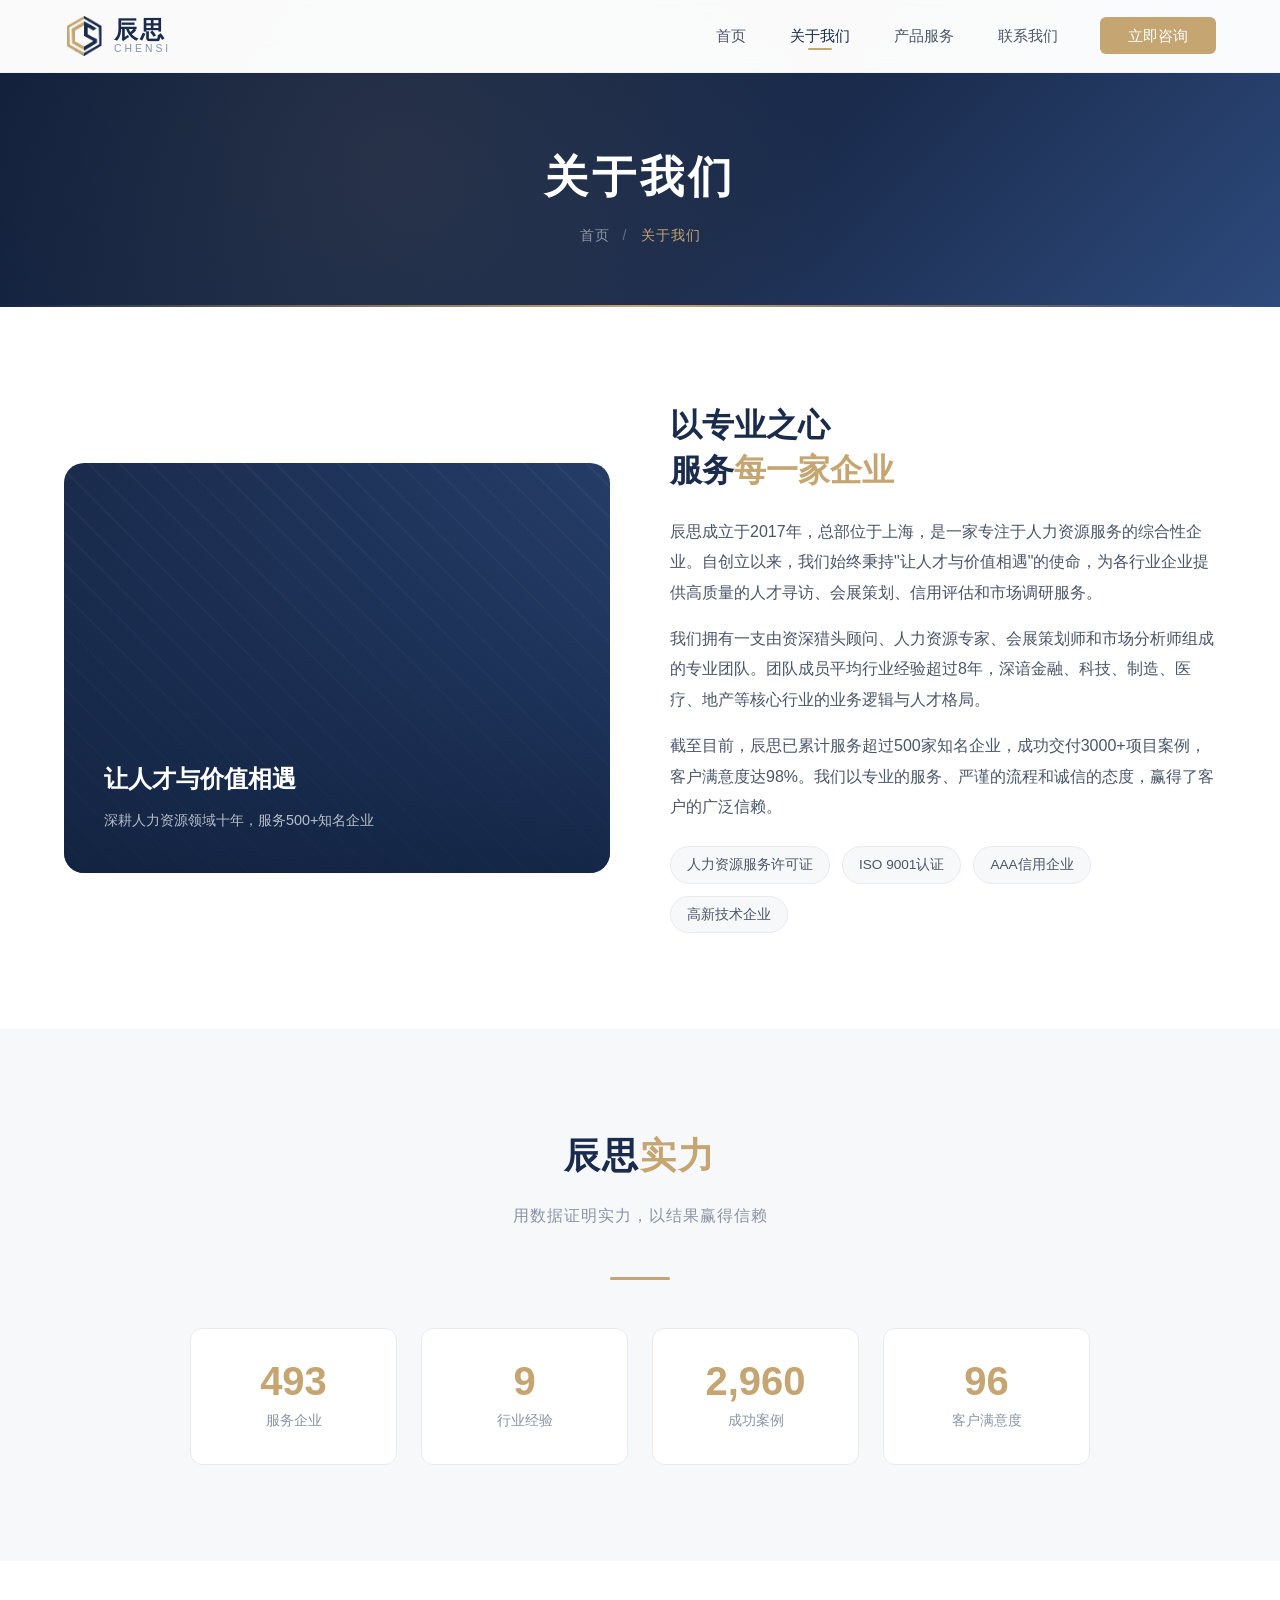
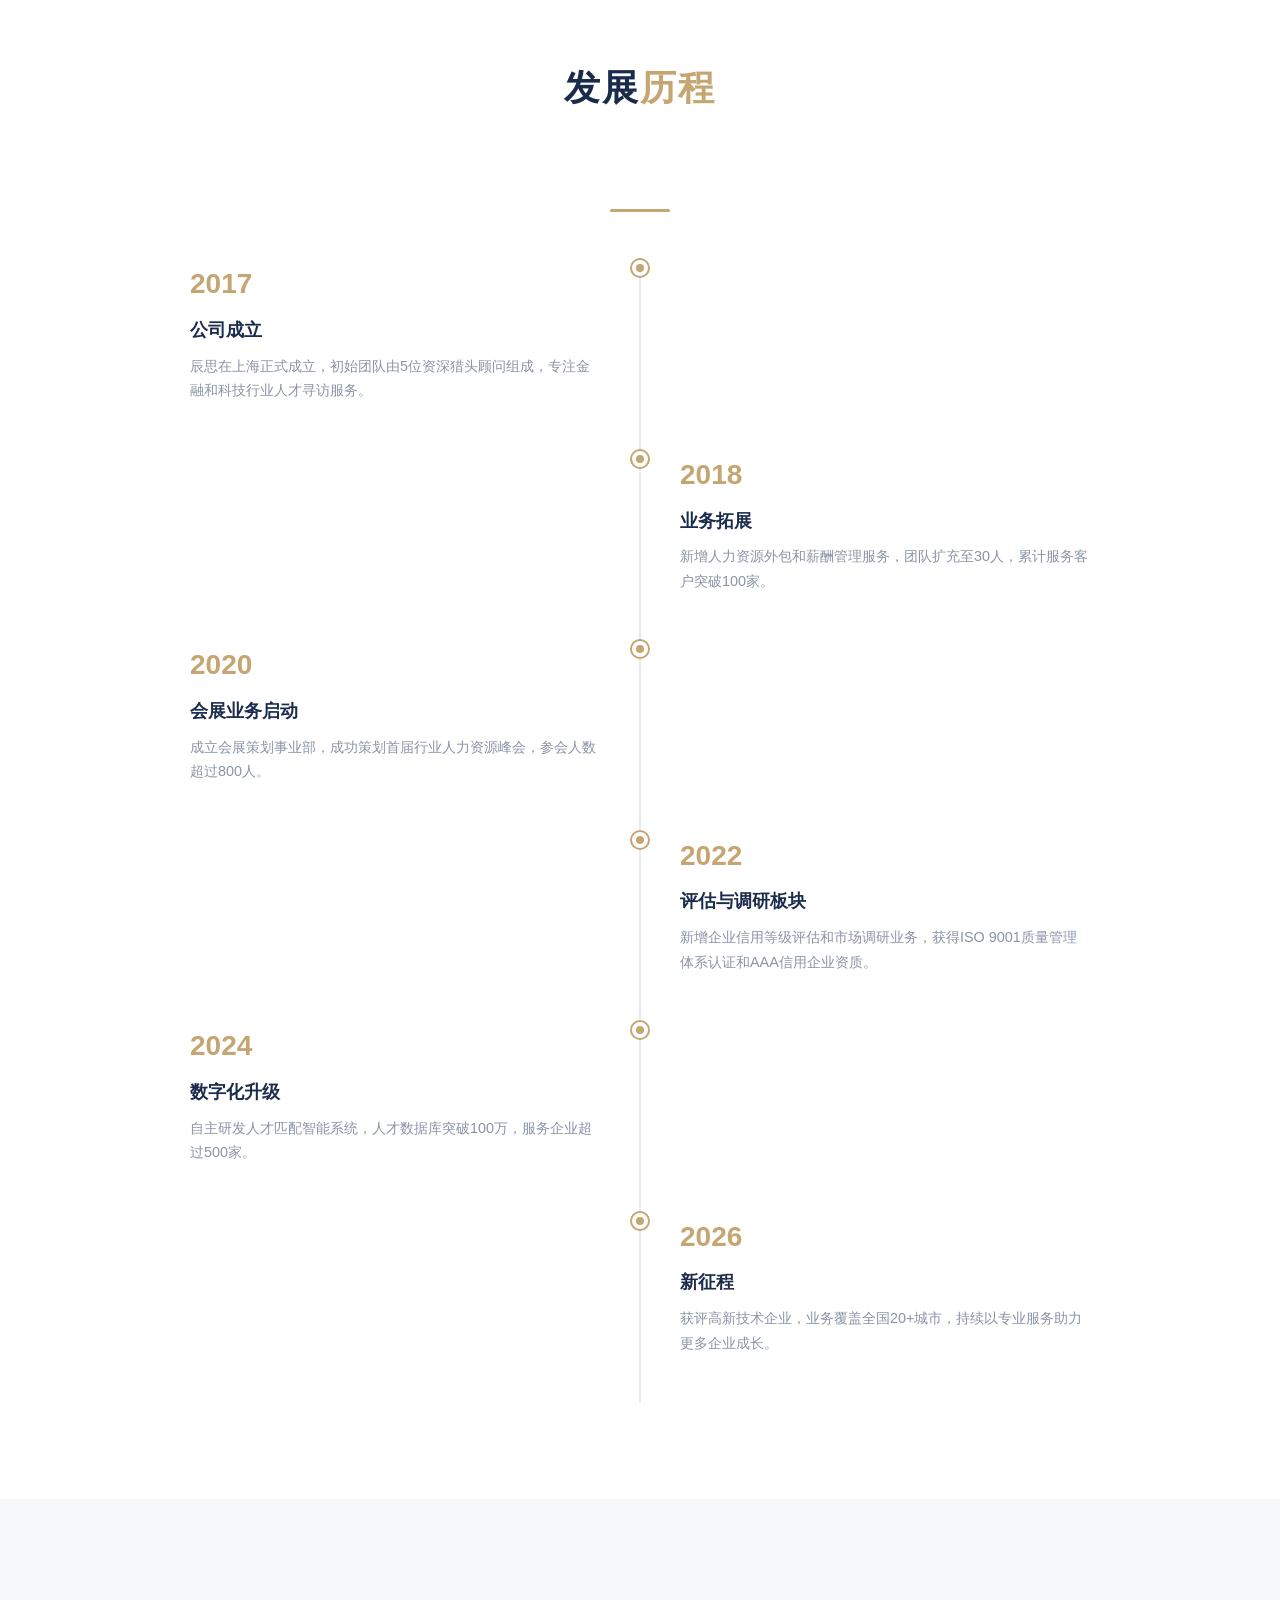
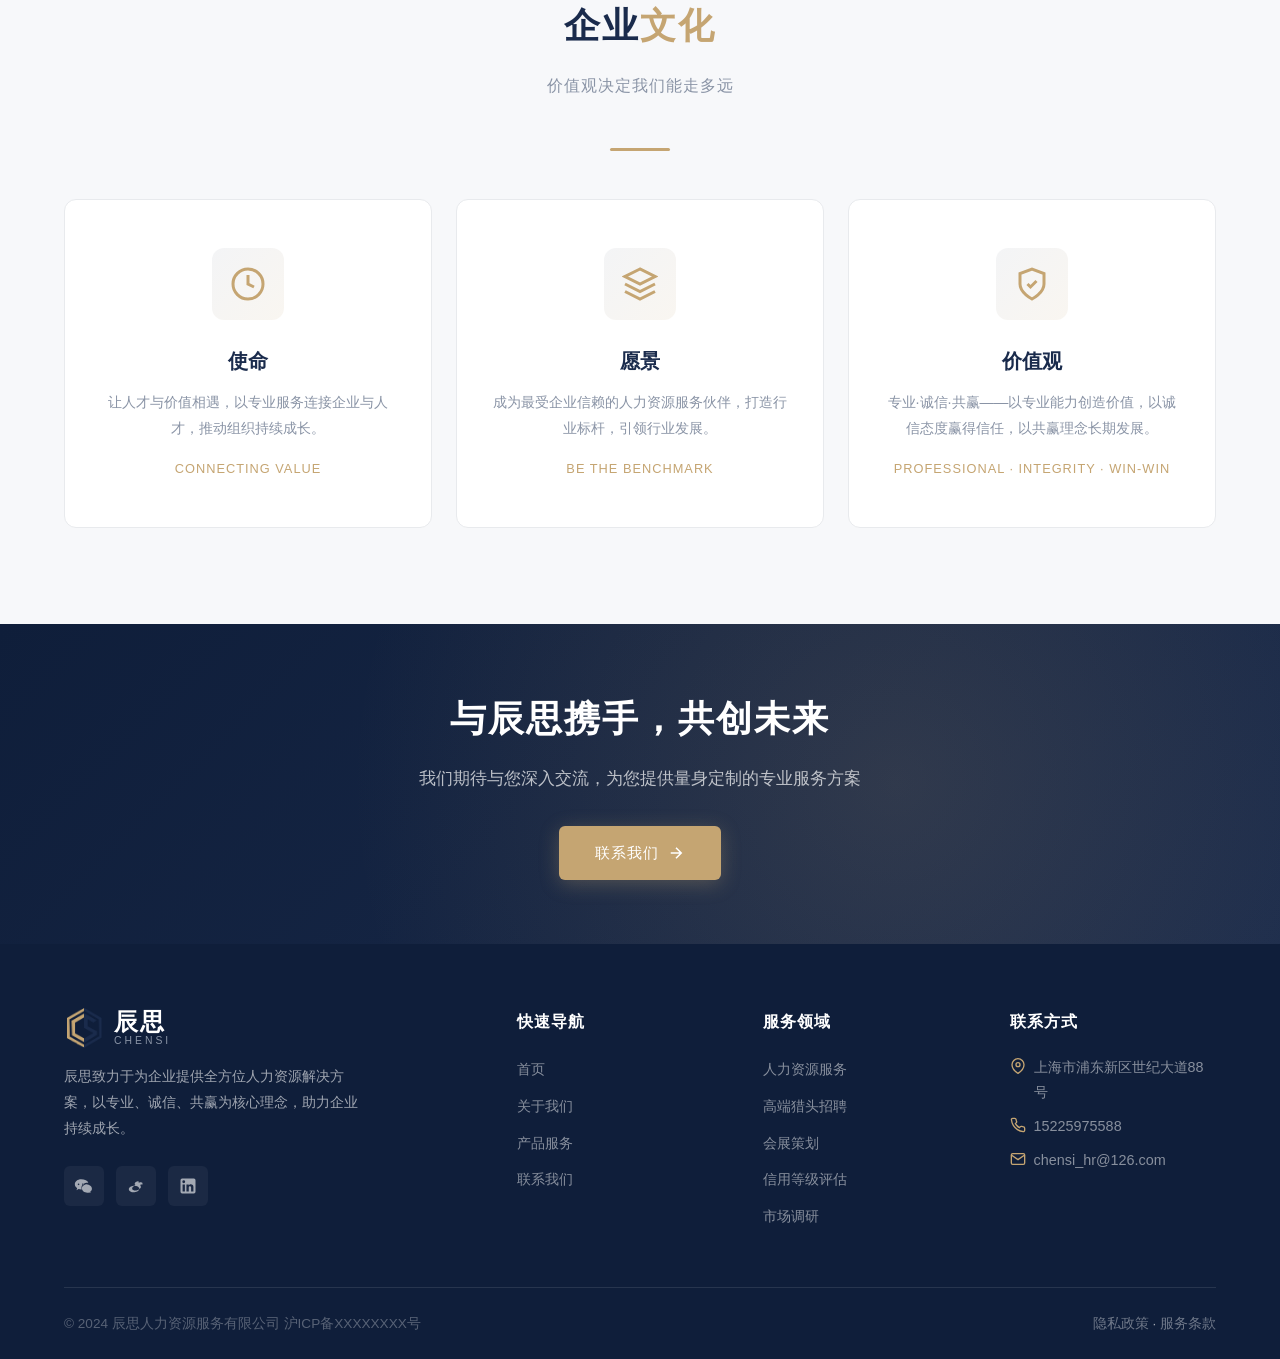
==== commit 17f4d11c: "更新联系方式电话为 15225975588" ====
--- a/about.html
+++ b/about.html
@@ -290,7 +290,7 @@
                     </li>
                     <li>
                         <svg viewBox="0 0 24 24" fill="none" stroke="currentColor" stroke-width="2"><path d="M22 16.92v3a2 2 0 0 1-2.18 2 19.79 19.79 0 0 1-8.63-3.07 19.5 19.5 0 0 1-6-6 19.79 19.79 0 0 1-3.07-8.67A2 2 0 0 1 4.11 2h3a2 2 0 0 1 2 1.72c.13.96.36 1.9.7 2.81a2 2 0 0 1-.45 2.11L8.09 9.91a16 16 0 0 0 6 6l1.27-1.27a2 2 0 0 1 2.11-.45c.91.34 1.85.57 2.81.7A2 2 0 0 1 22 16.92z"/></svg>
-                        400-888-XXXX
+                        15225975588
                     </li>
                     <li>
                         <svg viewBox="0 0 24 24" fill="none" stroke="currentColor" stroke-width="2"><path d="M4 4h16c1.1 0 2 .9 2 2v12c0 1.1-.9 2-2 2H4c-1.1 0-2-.9-2-2V6c0-1.1.9-2 2-2z"/><polyline points="22,6 12,13 2,6"/></svg>
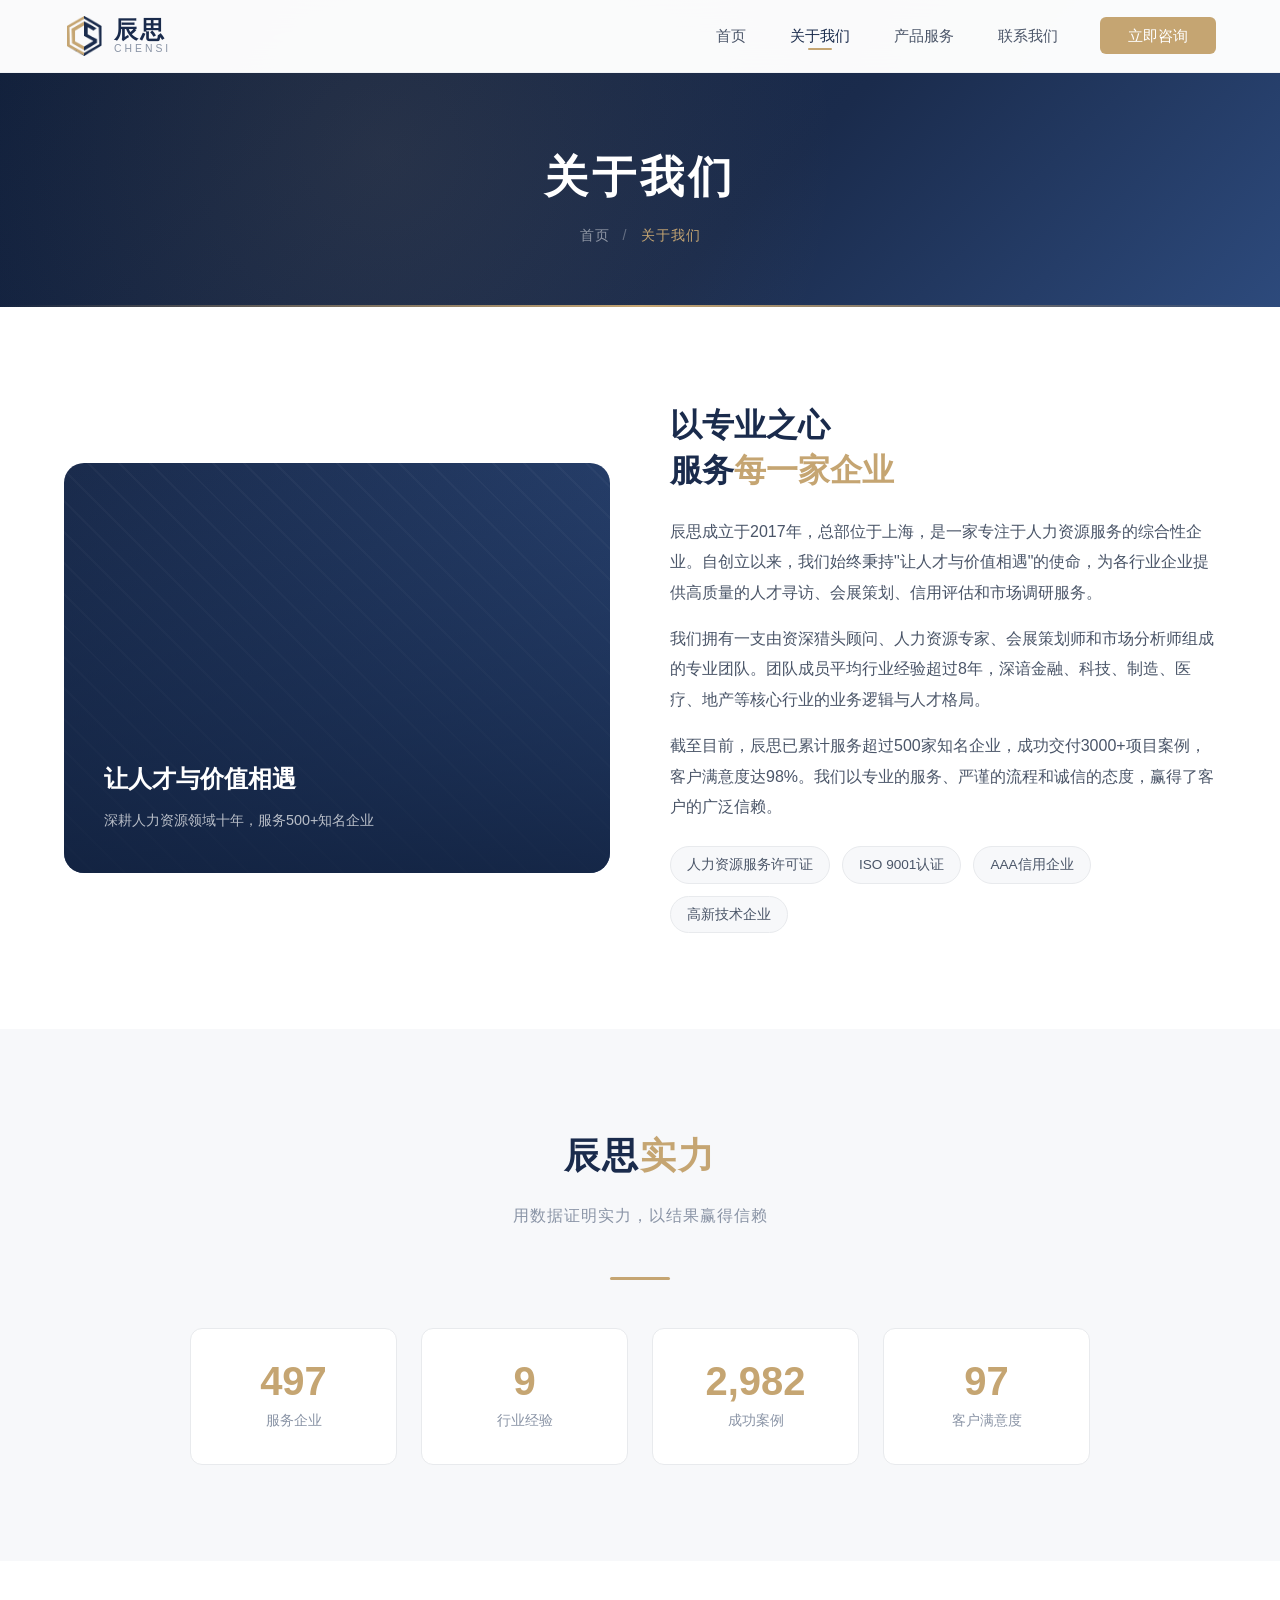
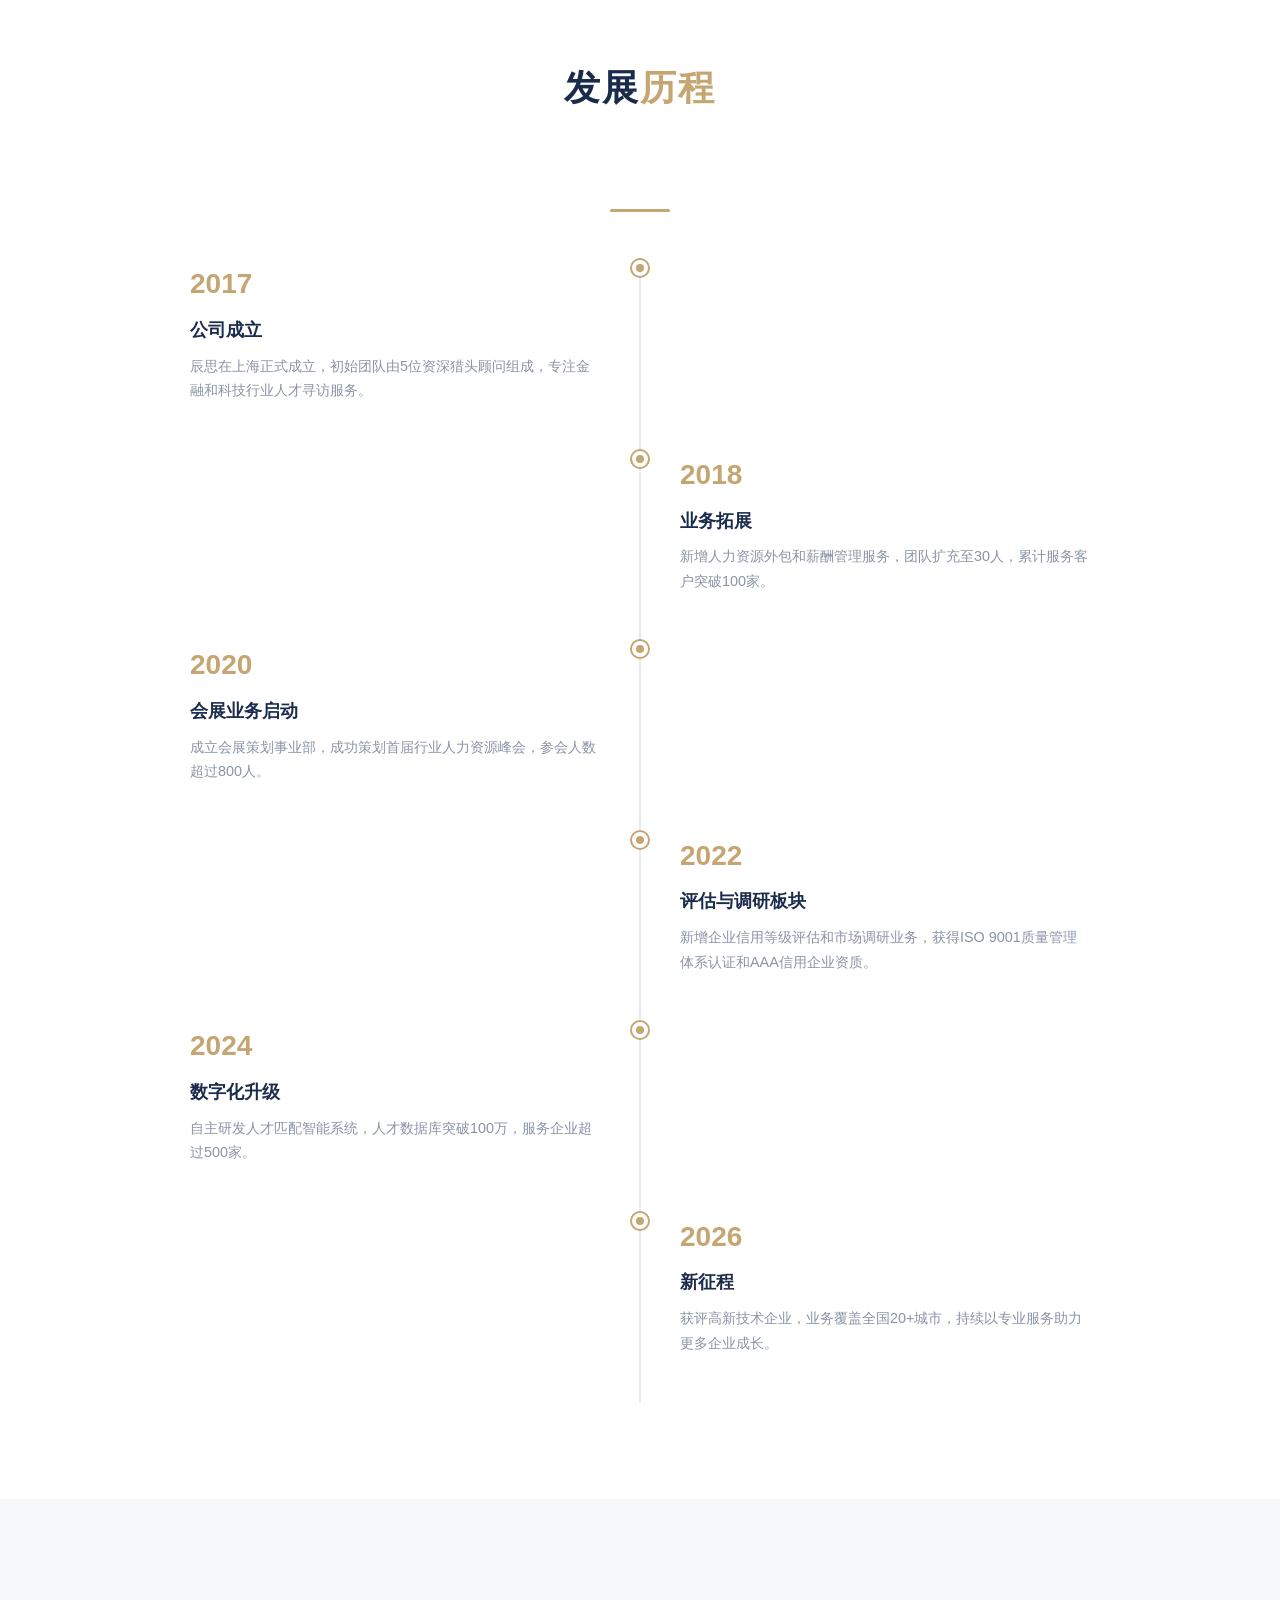
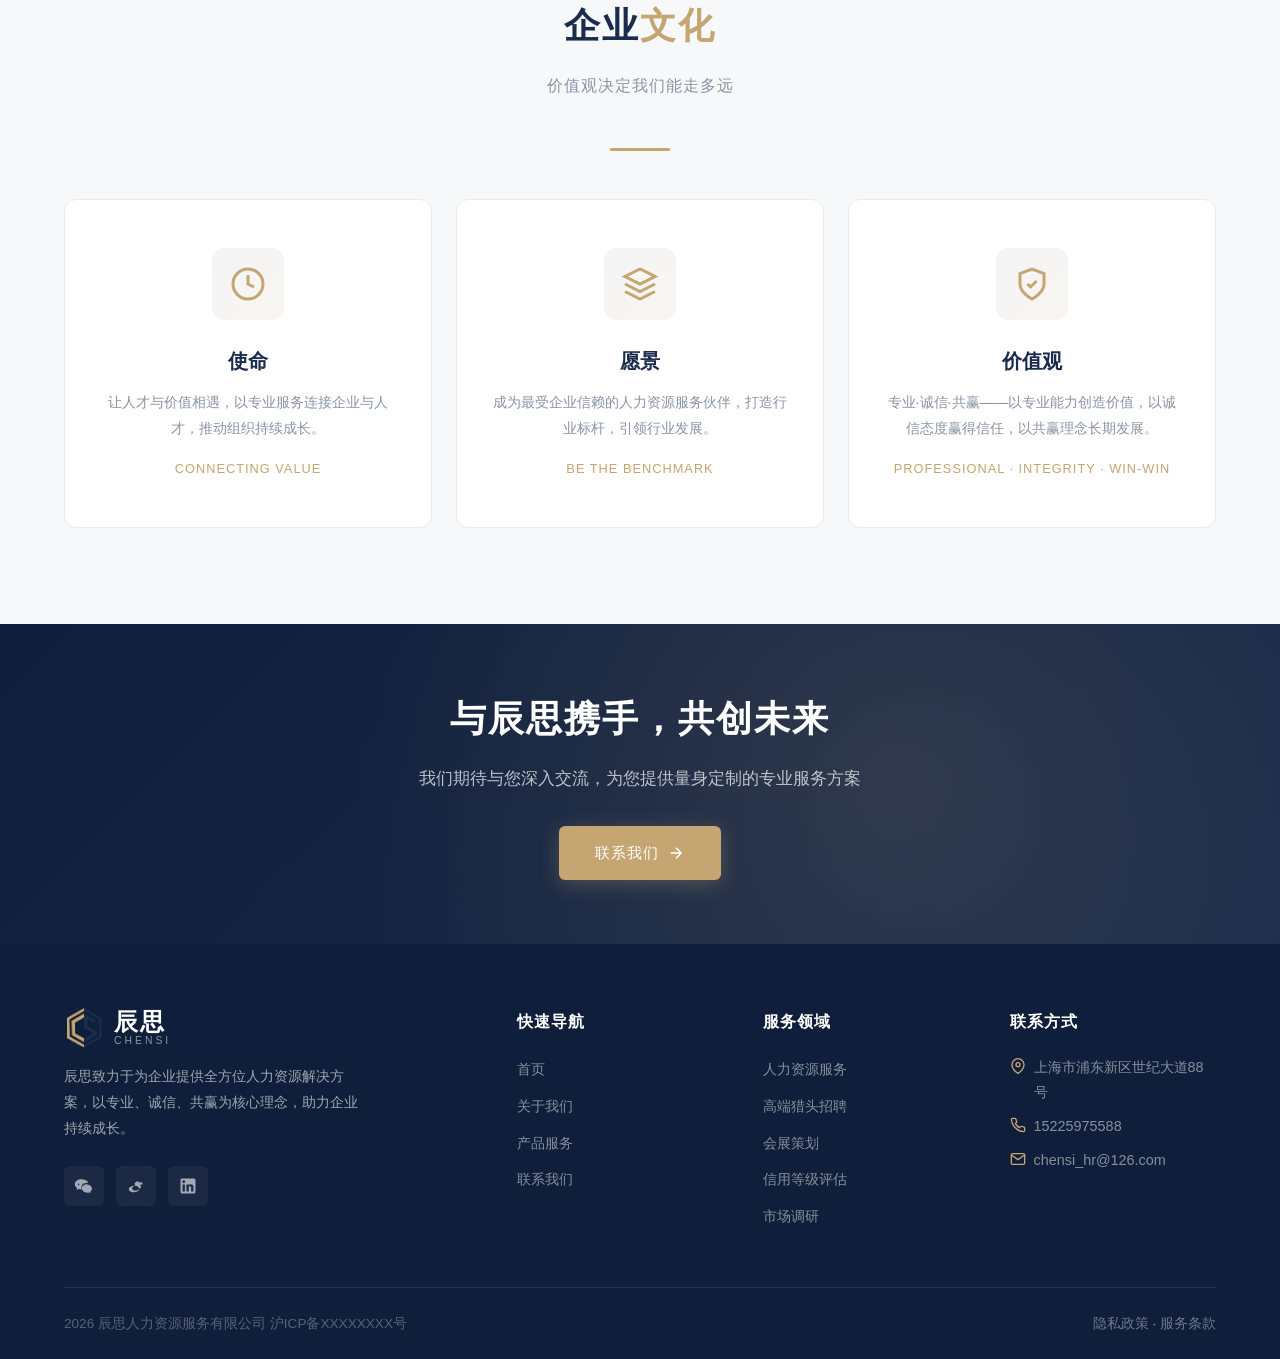
==== commit 4c979b11: "更新网站底部版权为 2026 辰思人力资源服务有限公司" ====
--- a/about.html
+++ b/about.html
@@ -301,7 +301,7 @@
         </div>
 
         <div class="footer-bottom">
-            <span class="icp">© 2024 辰思人力资源服务有限公司 沪ICP备XXXXXXXX号</span>
+            <span class="icp">2026 辰思人力资源服务有限公司 沪ICP备XXXXXXXX号</span>
             <div>
                 <a href="#">隐私政策</a> · <a href="#">服务条款</a>
             </div>
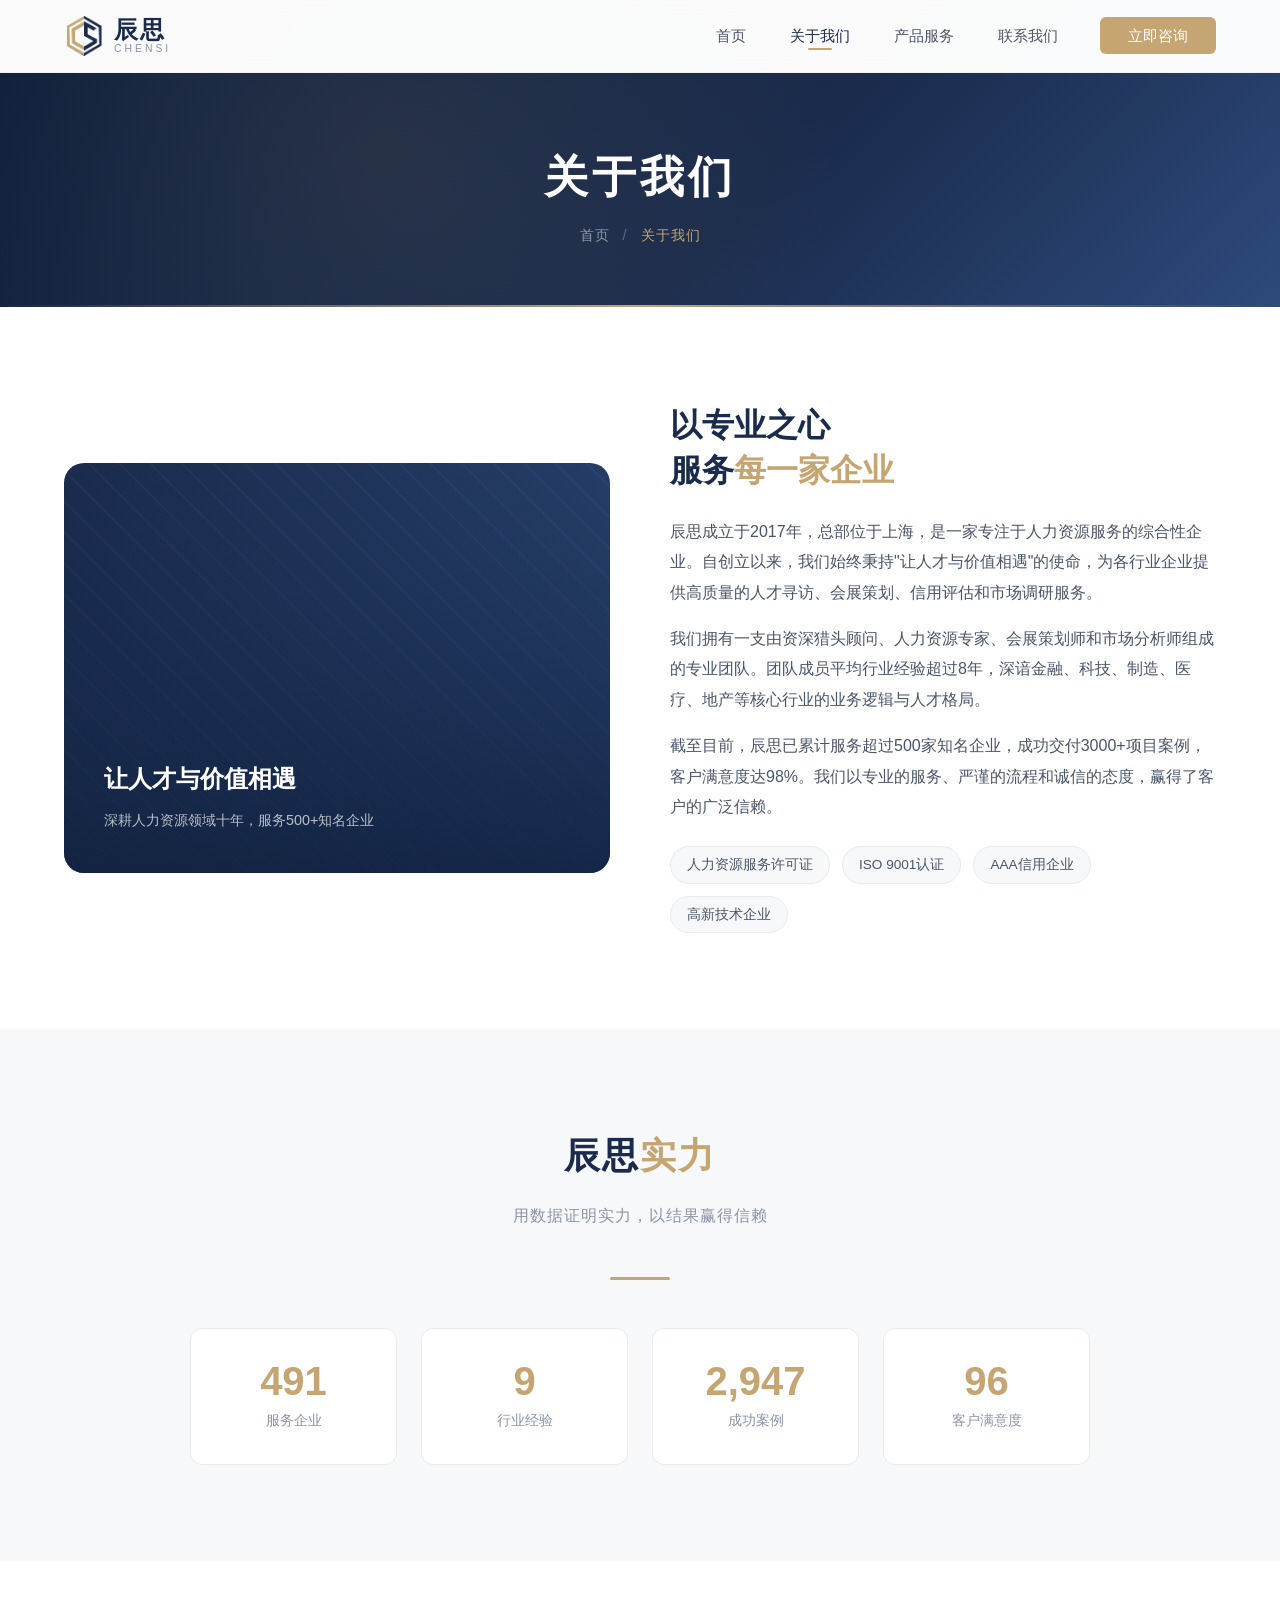
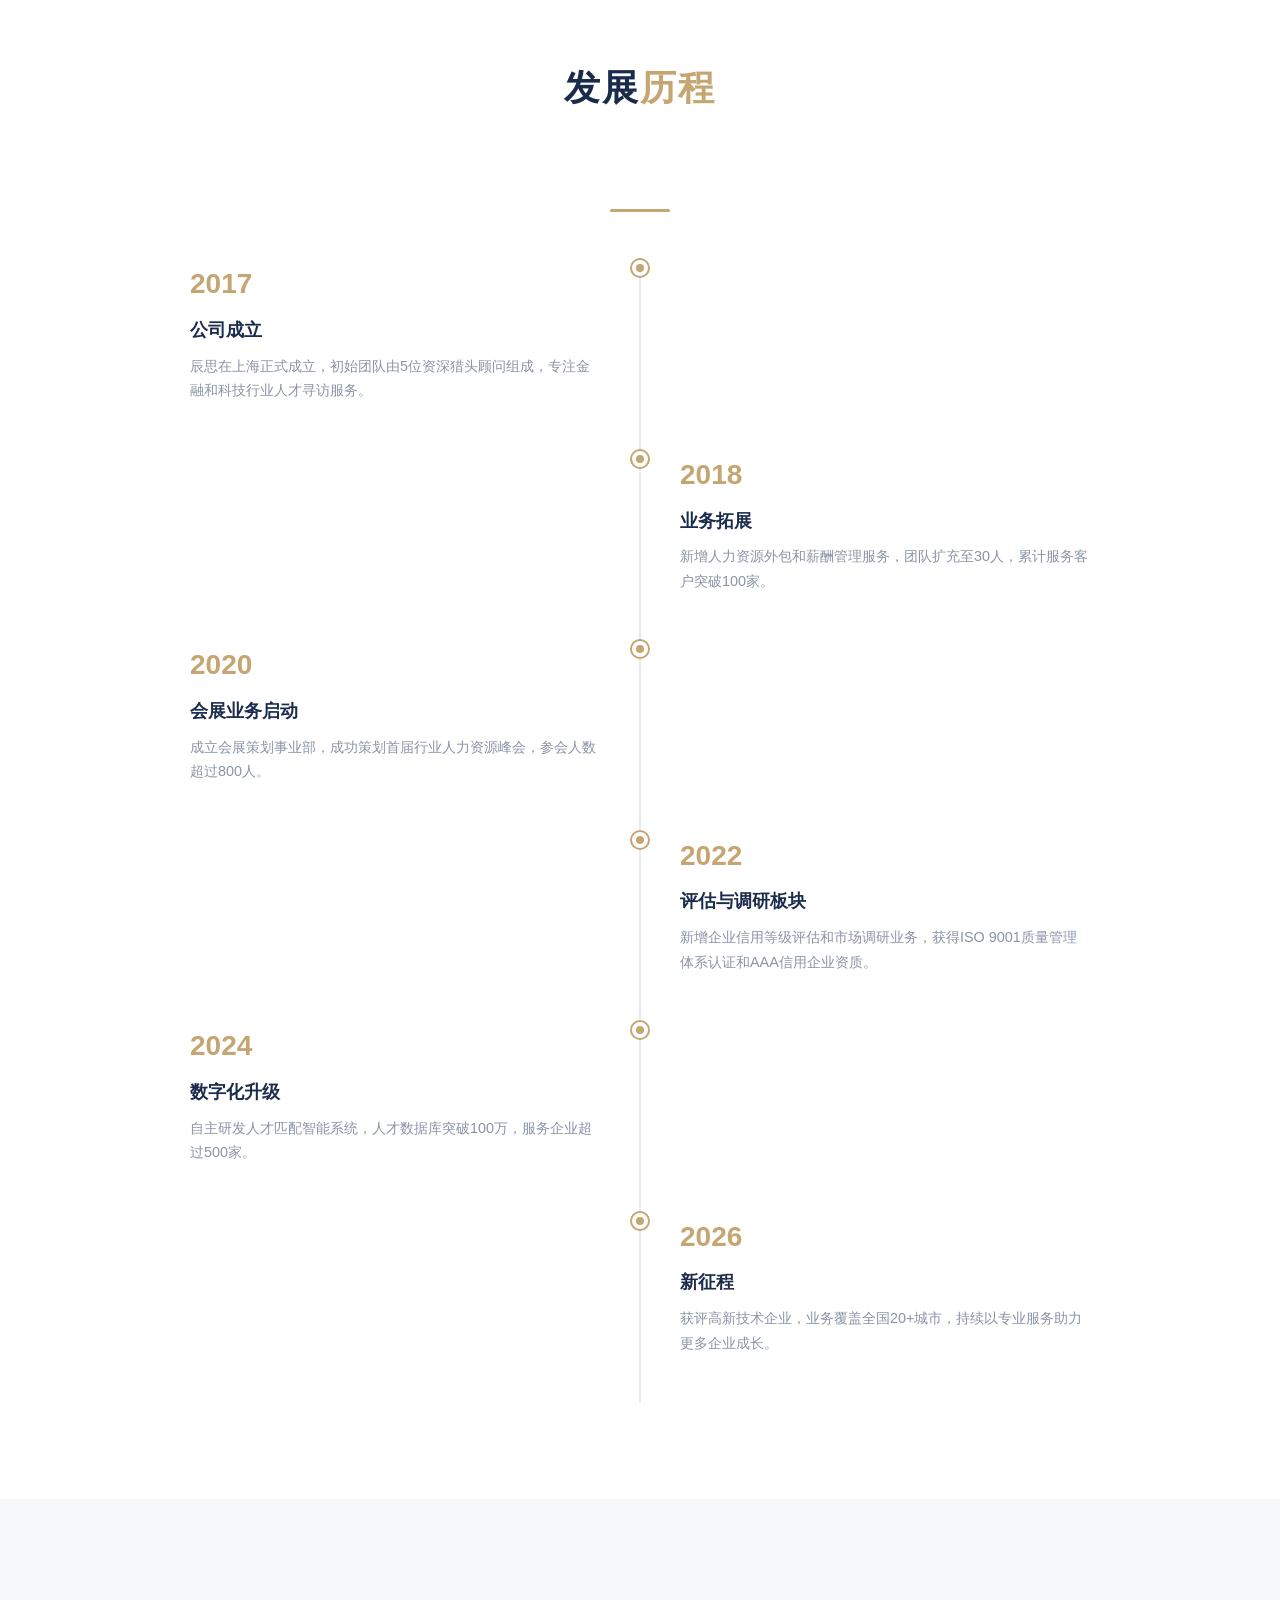
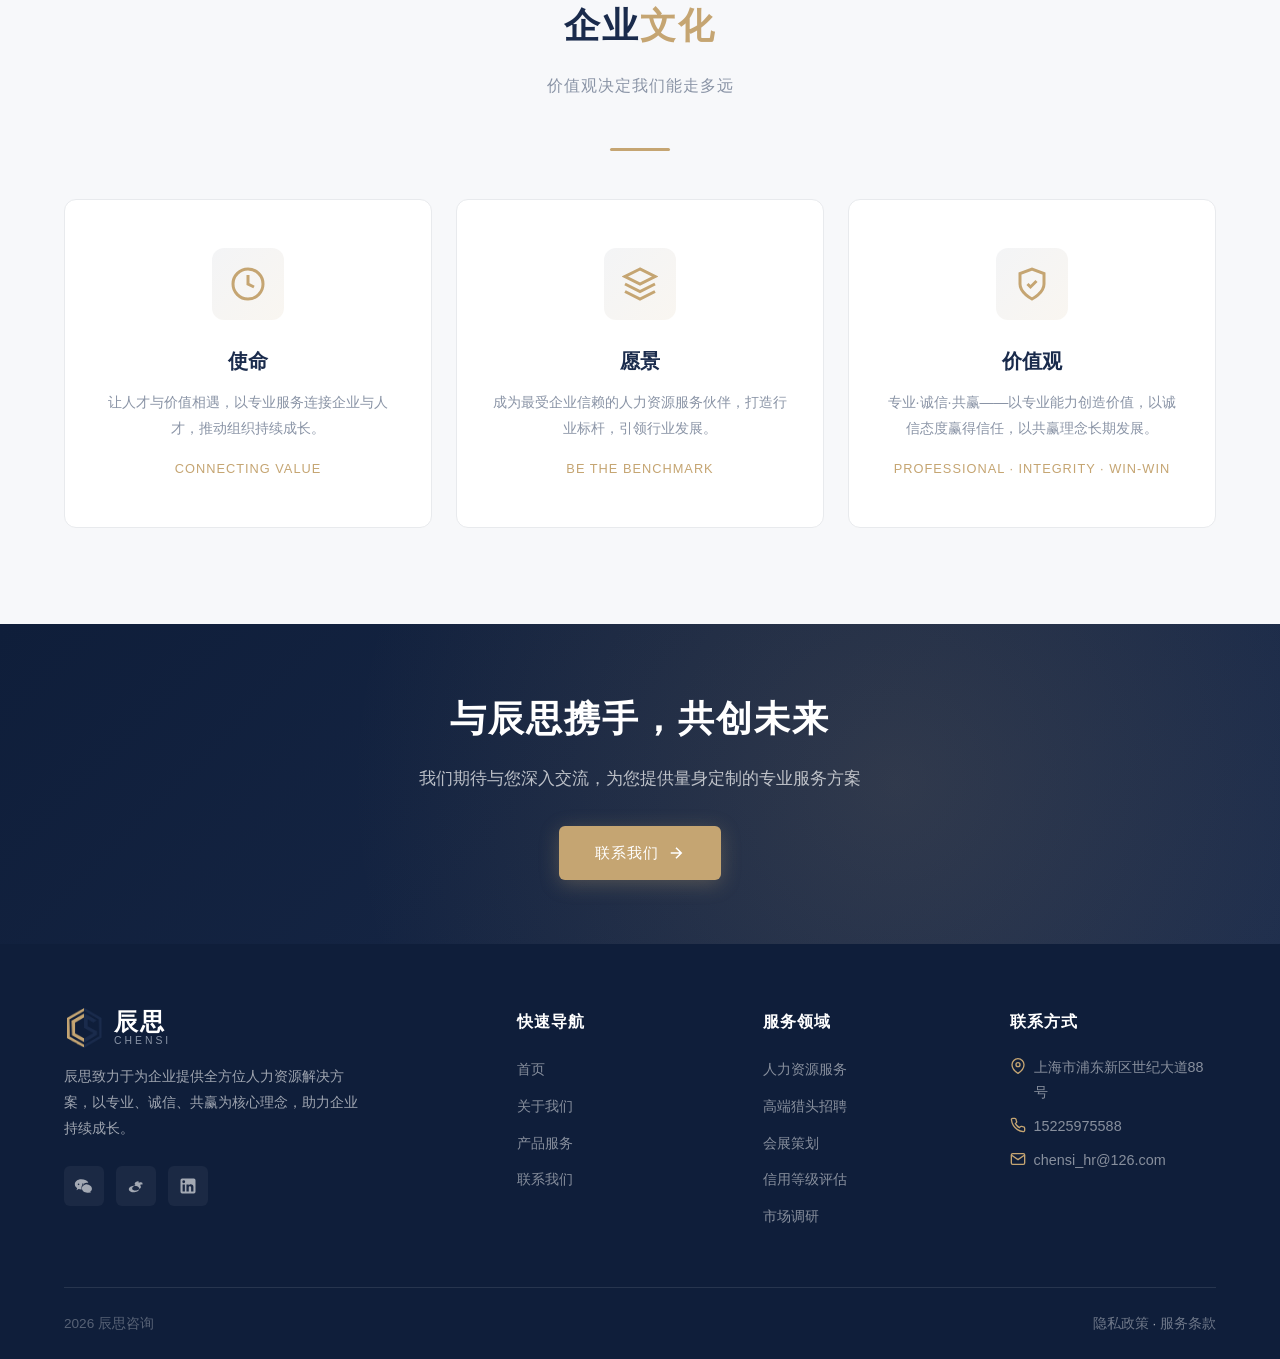
==== commit f2887b42: "网站底部改为 2026 辰思咨询" ====
--- a/about.html
+++ b/about.html
@@ -301,7 +301,7 @@
         </div>
 
         <div class="footer-bottom">
-            <span class="icp">2026 辰思人力资源服务有限公司 沪ICP备XXXXXXXX号</span>
+            <span class="icp">2026 辰思咨询</span>
             <div>
                 <a href="#">隐私政策</a> · <a href="#">服务条款</a>
             </div>
